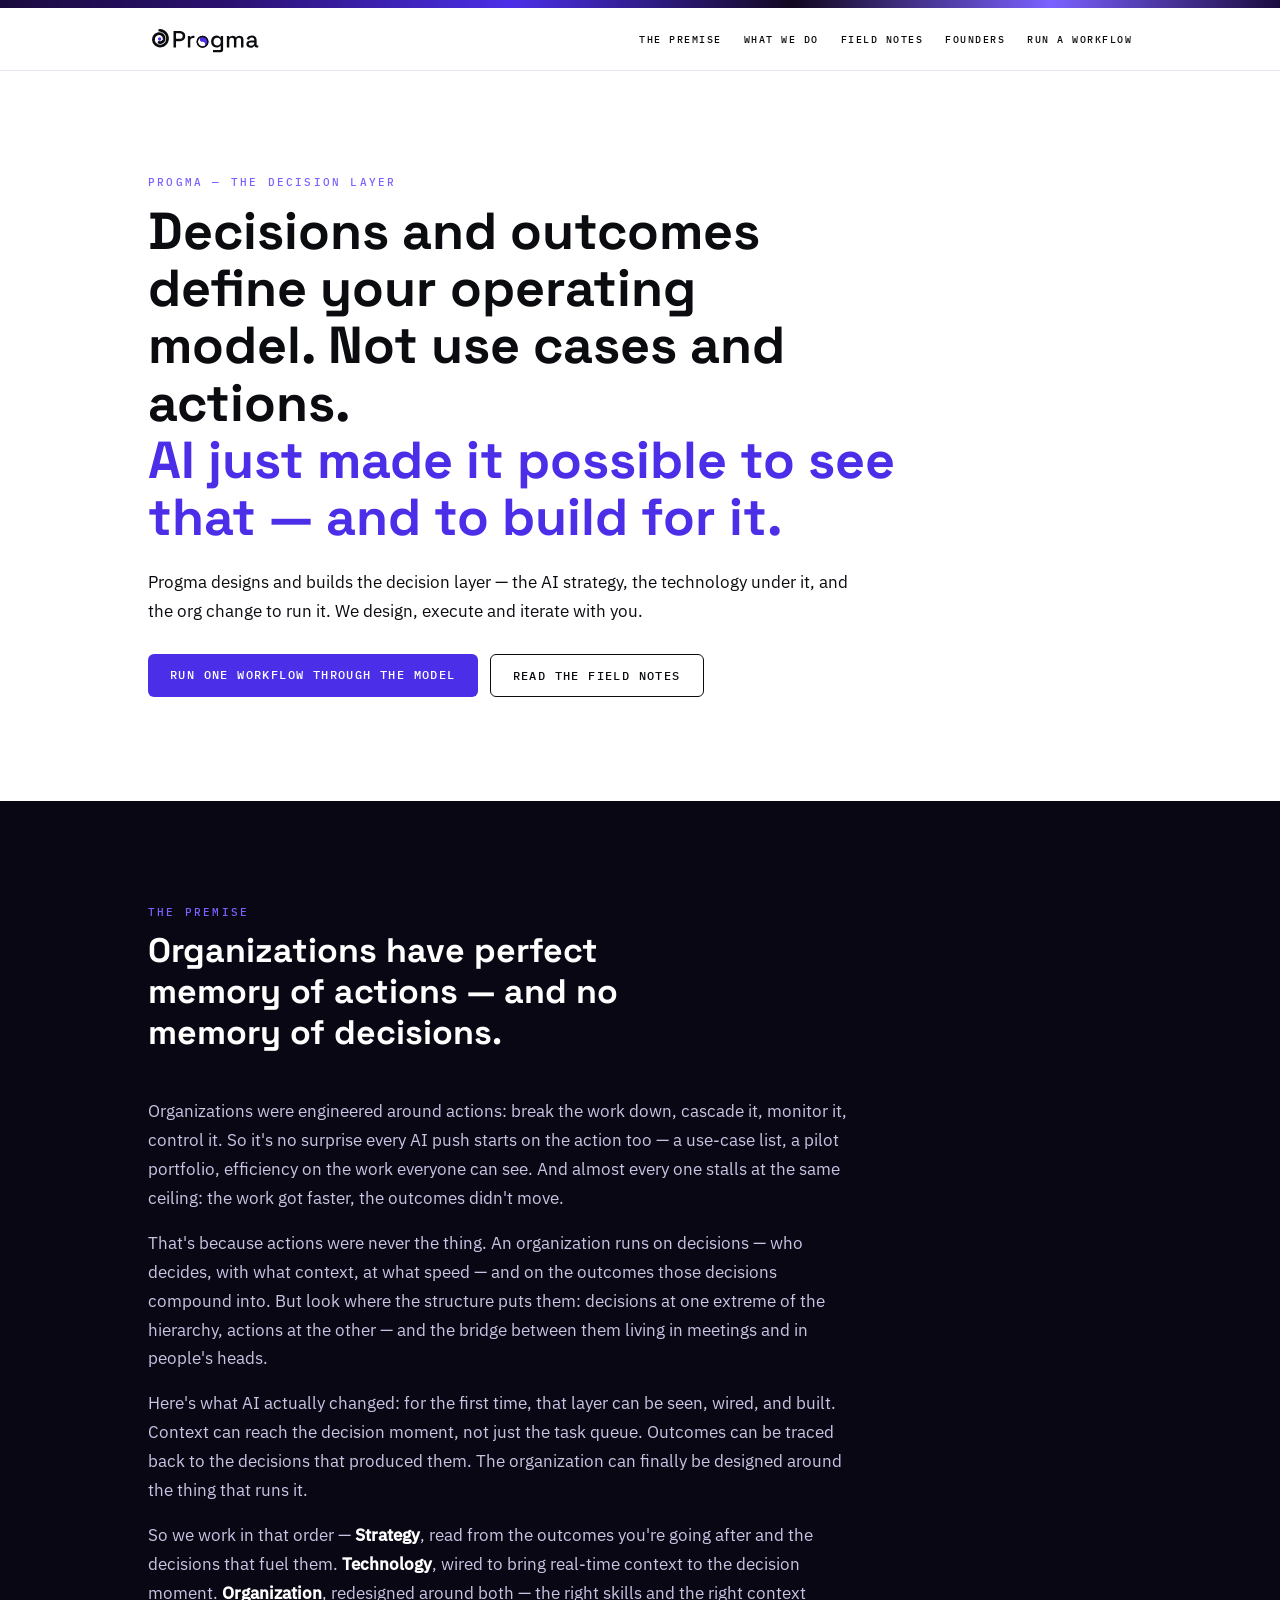
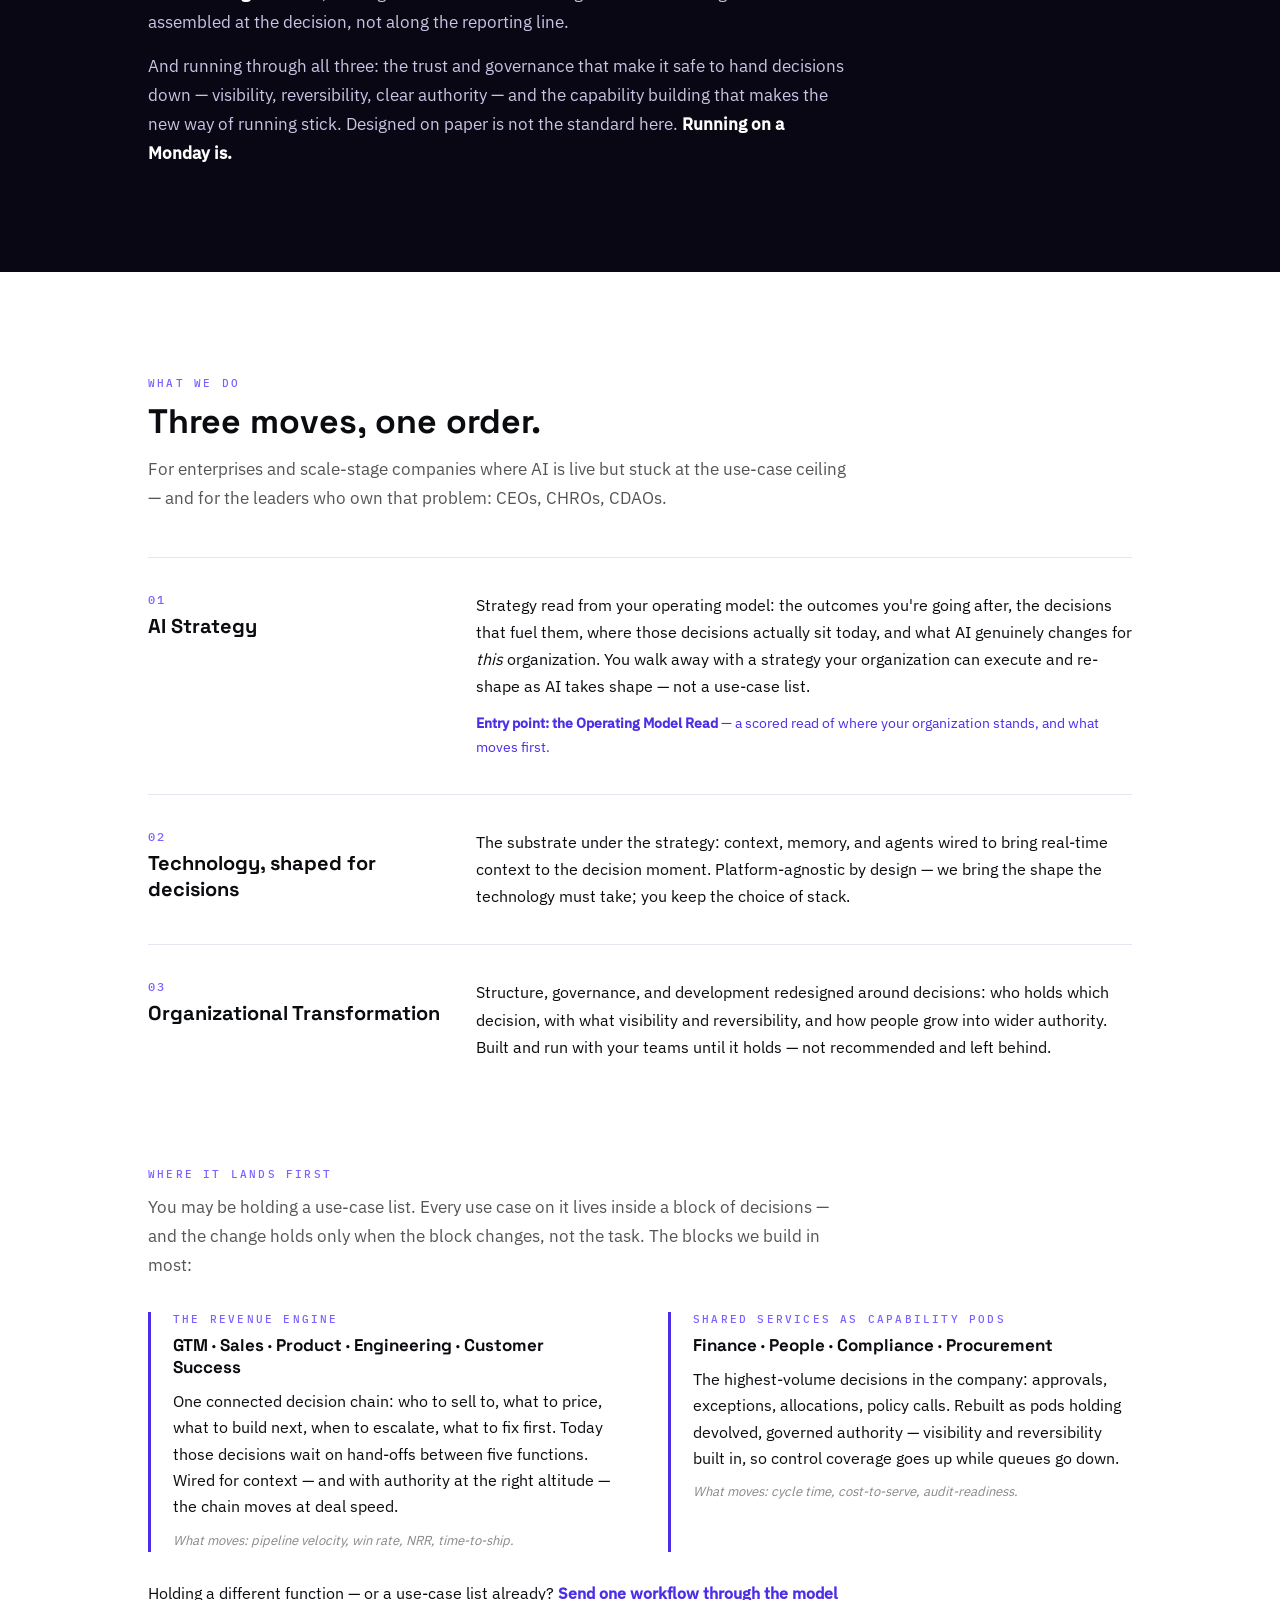
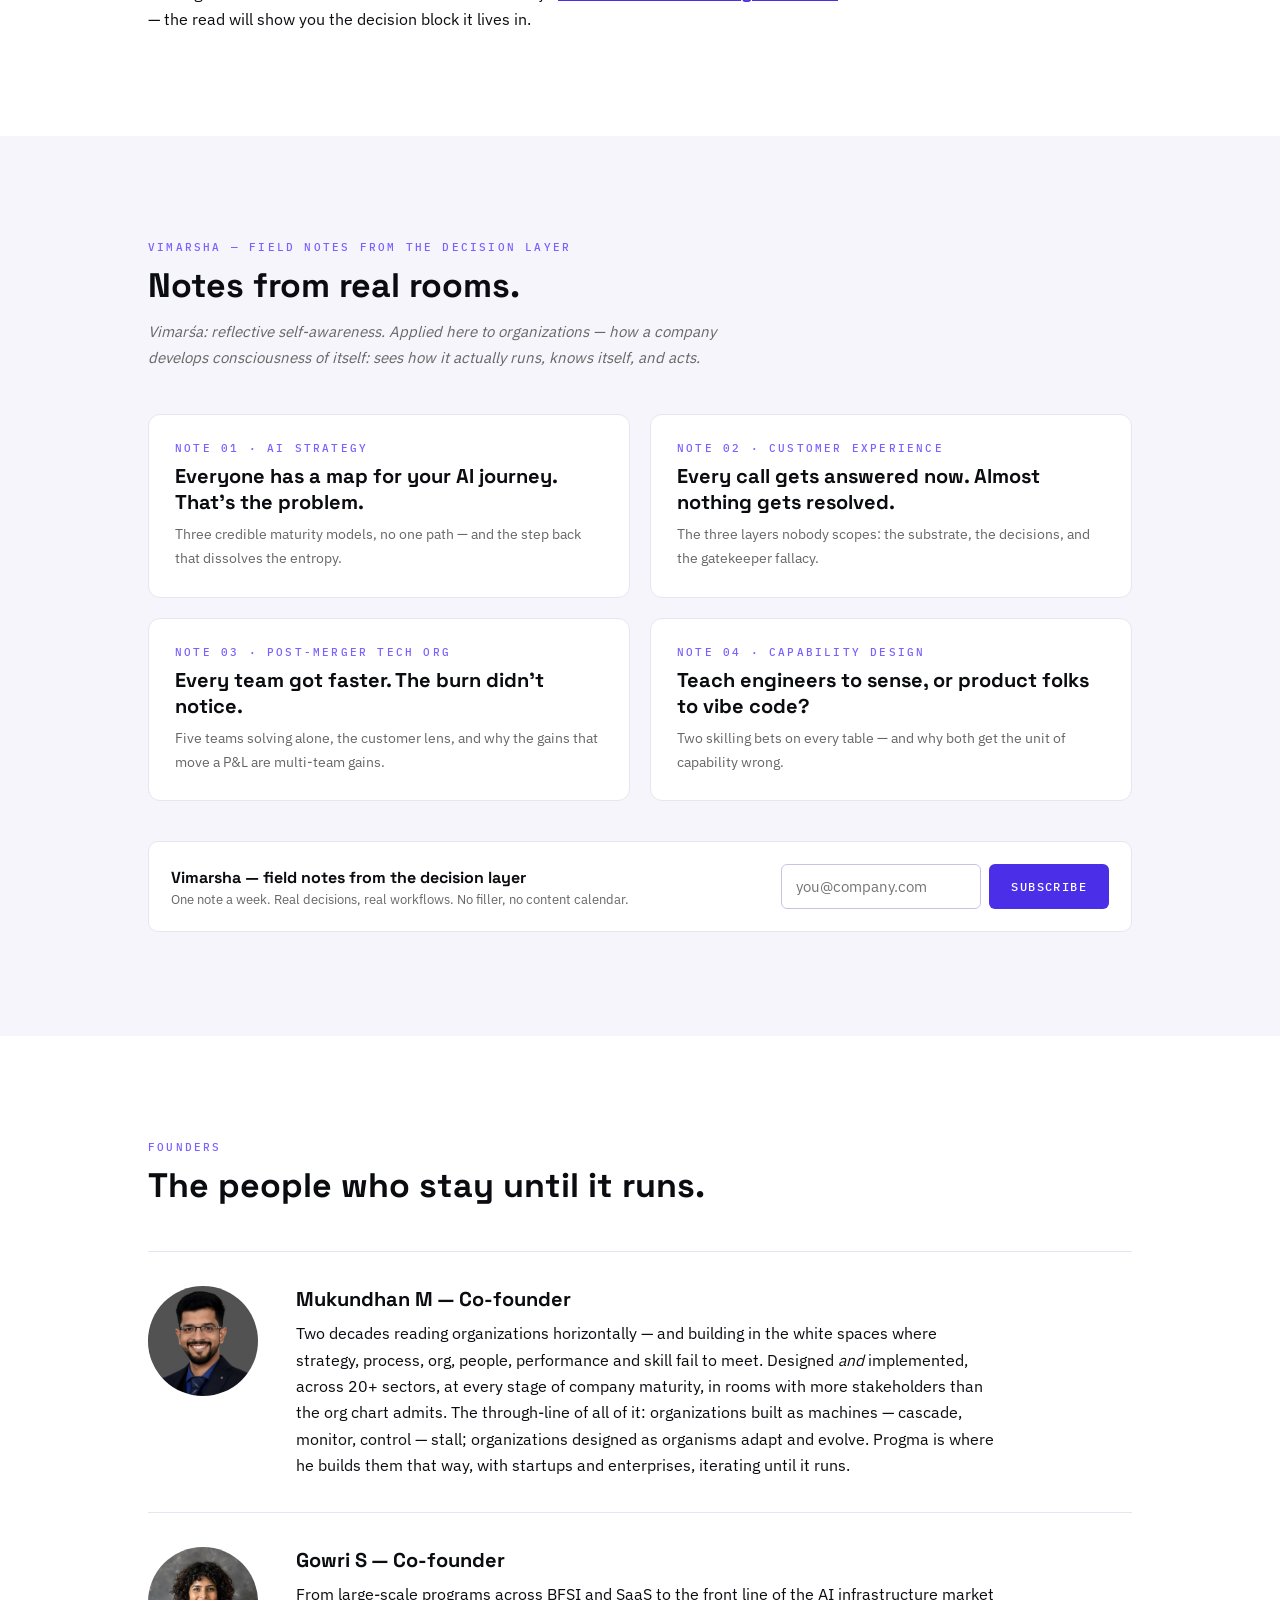
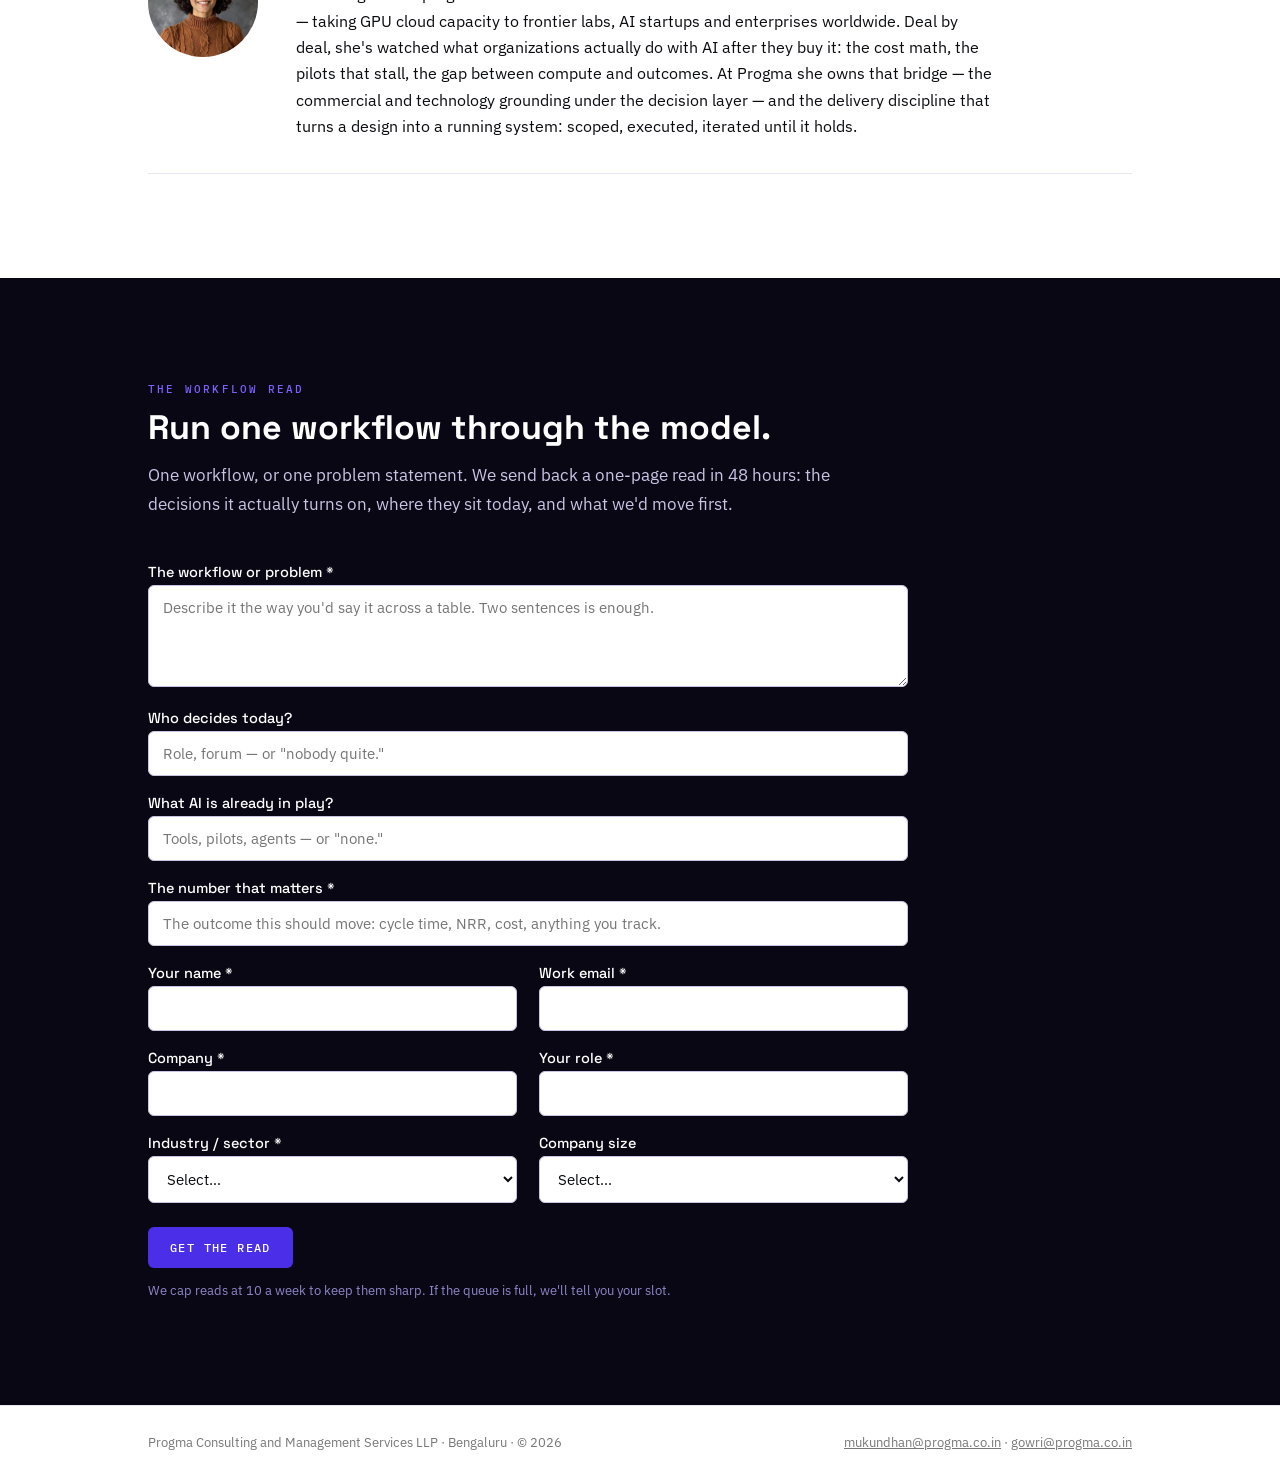
==== index.html @ 872e149e "Add files via upload" ====
<!DOCTYPE html><html lang="en"><head><meta charset="utf-8"><meta name="viewport" content="width=device-width,initial-scale=1">
<title>Progma — The Decision Layer: AI Strategy, Technology &amp; Org Transformation</title>
<meta name="description" content="Decisions and outcomes define your operating model — not use cases and actions. Progma designs and builds the decision layer. Bengaluru.">
<meta property="og:title" content="Progma — The Decision Layer"><meta property="og:description" content="Decisions and outcomes define your operating model — not use cases and actions.">
<meta property="og:image" content="https://www.progma.co.in/assets/og.png"><meta property="og:type" content="website">
<link rel="icon" href="/assets/favicon-48.png"><link rel="apple-touch-icon" href="/assets/favicon-192.png">
<link rel="stylesheet" href="/assets/style.css"></head><body>
<div class="strip"></div>
<header><div class="hwrap">
<a href="/"><img class="logo" src="/assets/lockup-light.svg" alt="Progma"></a>
<nav><a href="#premise">THE PREMISE</a><a href="#work">WHAT WE DO</a><a href="#notes">FIELD NOTES</a><a href="#founders">FOUNDERS</a><a href="#read">RUN A WORKFLOW</a></nav>
</div></header>

<section><div class="container">
<div class="mono-label">PROGMA — THE DECISION LAYER</div>
<h1 style="margin-top:14px;max-width:20ch">Decisions and outcomes define your operating model. Not use cases and actions.</h1>
<h1 class="vio" style="max-width:22ch">AI just made it possible to see that — and to build for it.</h1>
<p class="measure" style="margin-top:22px">Progma designs and builds the decision layer — the AI strategy, the technology under it, and the org change to run it. We design, execute and iterate with you.</p>
<div style="margin-top:28px;display:flex;gap:12px;flex-wrap:wrap"><a class="btn" href="#read">RUN ONE WORKFLOW THROUGH THE MODEL</a><a class="btn2" href="#notes">READ THE FIELD NOTES</a></div>
</div></section>

<section class="dark" id="premise"><div class="container">
<div class="sec-head"><div class="mono-label">THE PREMISE</div>
<h2 style="max-width:24ch">Organizations have perfect memory of actions — and no memory of decisions.</h2></div>
<div class="measure">
<p>Organizations were engineered around actions: break the work down, cascade it, monitor it, control it. So it's no surprise every AI push starts on the action too — a use-case list, a pilot portfolio, efficiency on the work everyone can see. And almost every one stalls at the same ceiling: the work got faster, the outcomes didn't move.</p>
<p style="margin-top:16px">That's because actions were never the thing. An organization runs on decisions — who decides, with what context, at what speed — and on the outcomes those decisions compound into. But look where the structure puts them: decisions at one extreme of the hierarchy, actions at the other — and the bridge between them living in meetings and in people's heads.</p>
<p style="margin-top:16px">Here's what AI actually changed: for the first time, that layer can be seen, wired, and built. Context can reach the decision moment, not just the task queue. Outcomes can be traced back to the decisions that produced them. The organization can finally be designed around the thing that runs it.</p>
<p style="margin-top:16px">So we work in that order — <b style="color:#fff">Strategy</b>, read from the outcomes you're going after and the decisions that fuel them. <b style="color:#fff">Technology</b>, wired to bring real-time context to the decision moment. <b style="color:#fff">Organization</b>, redesigned around both — the right skills and the right context assembled at the decision, not along the reporting line.</p>
<p style="margin-top:16px">And running through all three: the trust and governance that make it safe to hand decisions down — visibility, reversibility, clear authority — and the capability building that makes the new way of running stick. Designed on paper is not the standard here. <b style="color:#fff">Running on a Monday is.</b></p>
</div></div></section>

<section id="work"><div class="container">
<div class="sec-head"><div class="mono-label">WHAT WE DO</div>
<h2>Three moves, one order.</h2>
<p class="measure" style="margin-top:12px;color:#555">For enterprises and scale-stage companies where AI is live but stuck at the use-case ceiling — and for the leaders who own that problem: CEOs, CHROs, CDAOs.</p></div>

<div class="row"><div><div class="num">01</div><h3>AI Strategy</h3></div>
<div><p class="measure">Strategy read from your operating model: the outcomes you're going after, the decisions that fuel them, where those decisions actually sit today, and what AI genuinely changes for <i>this</i> organization. You walk away with a strategy your organization can execute and re-shape as AI takes shape — not a use-case list.</p>
<p style="font-size:14px;margin-top:12px;color:#4B2FE8"><b>Entry point: the Operating Model Read</b> — a scored read of where your organization stands, and what moves first.</p></div></div>

<div class="row"><div><div class="num">02</div><h3>Technology, shaped for decisions</h3></div>
<div><p class="measure">The substrate under the strategy: context, memory, and agents wired to bring real-time context to the decision moment. Platform-agnostic by design — we bring the shape the technology must take; you keep the choice of stack.</p></div></div>

<div class="row"><div><div class="num">03</div><h3>Organizational Transformation</h3></div>
<div><p class="measure">Structure, governance, and development redesigned around decisions: who holds which decision, with what visibility and reversibility, and how people grow into wider authority. Built and run with your teams until it holds — not recommended and left behind.</p></div></div>

<div style="margin-top:72px">
<div class="mono-label">WHERE IT LANDS FIRST</div>
<p class="measure" style="margin-top:12px;color:#555">You may be holding a use-case list. Every use case on it lives inside a block of decisions — and the change holds only when the block changes, not the task. The blocks we build in most:</p>
<div class="land" style="margin-top:32px">
<div class="blk"><div class="mono-label">THE REVENUE ENGINE</div>
<h3 style="margin-top:8px;font-size:17px">GTM · Sales · Product · Engineering · Customer Success</h3>
<p style="margin-top:10px">One connected decision chain: who to sell to, what to price, what to build next, when to escalate, what to fix first. Today those decisions wait on hand-offs between five functions. Wired for context — and with authority at the right altitude — the chain moves at deal speed.</p>
<p style="font-size:13px;color:#888;margin-top:10px"><i>What moves: pipeline velocity, win rate, NRR, time-to-ship.</i></p></div>
<div class="blk"><div class="mono-label">SHARED SERVICES AS CAPABILITY PODS</div>
<h3 style="margin-top:8px;font-size:17px">Finance · People · Compliance · Procurement</h3>
<p style="margin-top:10px">The highest-volume decisions in the company: approvals, exceptions, allocations, policy calls. Rebuilt as pods holding devolved, governed authority — visibility and reversibility built in, so control coverage goes up while queues go down.</p>
<p style="font-size:13px;color:#888;margin-top:10px"><i>What moves: cycle time, cost-to-serve, audit-readiness.</i></p></div>
</div>
<p class="measure" style="font-size:15.5px;margin-top:28px">Holding a different function — or a use-case list already? <a href="#read"><b>Send one workflow through the model</b></a> — the read will show you the decision block it lives in.</p>
</div>
</div></section>

<section class="tint" id="notes"><div class="container">
<div class="sec-head"><div class="mono-label">VIMARSHA — FIELD NOTES FROM THE DECISION LAYER</div>
<h2>Notes from real rooms.</h2>
<p class="measure" style="margin-top:12px;color:#666;font-size:15px"><i>Vimarśa: reflective self-awareness. Applied here to organizations — how a company develops consciousness of itself: sees how it actually runs, knows itself, and acts.</i></p></div>
<div class="grid2">
<a class="notecard" href="/notes/three-maps.html"><div class="mono-label">NOTE 01 · AI STRATEGY</div><h3 style="margin-top:8px">Everyone has a map for your AI journey. That's the problem.</h3><p style="font-size:14px;color:#666;margin-top:8px">Three credible maturity models, no one path — and the step back that dissolves the entropy.</p></a>
<a class="notecard" href="/notes/every-call-answered.html"><div class="mono-label">NOTE 02 · CUSTOMER EXPERIENCE</div><h3 style="margin-top:8px">Every call gets answered now. Almost nothing gets resolved.</h3><p style="font-size:14px;color:#666;margin-top:8px">The three layers nobody scopes: the substrate, the decisions, and the gatekeeper fallacy.</p></a>
<a class="notecard" href="/notes/every-team-faster.html"><div class="mono-label">NOTE 03 · POST-MERGER TECH ORG</div><h3 style="margin-top:8px">Every team got faster. The burn didn't notice.</h3><p style="font-size:14px;color:#666;margin-top:8px">Five teams solving alone, the customer lens, and why the gains that move a P&amp;L are multi-team gains.</p></a>
<a class="notecard" href="/notes/skilling-bets.html"><div class="mono-label">NOTE 04 · CAPABILITY DESIGN</div><h3 style="margin-top:8px">Teach engineers to sense, or product folks to vibe code?</h3><p style="font-size:14px;color:#666;margin-top:8px">Two skilling bets on every table — and why both get the unit of capability wrong.</p></a>
</div>
<div class="subband">
<div><div style="font-family:SG;font-weight:700;font-size:16px">Vimarsha — field notes from the decision layer</div>
<div style="font-size:12.5px;color:#666;margin-top:3px">One note a week. Real decisions, real workflows. No filler, no content calendar.</div></div>
<form action="https://formspree.io/f/mrenplyg" method="POST" style="display:flex;gap:8px;flex-wrap:wrap">
<input type="email" name="email" required placeholder="you@company.com" style="min-width:200px;width:auto">
<button class="btn" type="submit">SUBSCRIBE</button></form></div>
</div></section>

<section id="founders"><div class="container">
<div class="sec-head"><div class="mono-label">FOUNDERS</div>
<h2>The people who stay until it runs.</h2></div>
<div class="founder">
<img src="/assets/mukundhan.jpg" alt="Mukundhan M">
<div><h3>Mukundhan M — Co-founder</h3>
<p class="measure">Two decades reading organizations horizontally — and building in the white spaces where strategy, process, org, people, performance and skill fail to meet. Designed <i>and</i> implemented, across 20+ sectors, at every stage of company maturity, in rooms with more stakeholders than the org chart admits. The through-line of all of it: organizations built as machines — cascade, monitor, control — stall; organizations designed as organisms adapt and evolve. Progma is where he builds them that way, with startups and enterprises, iterating until it runs.</p></div></div>
<div class="founder">
<img src="/assets/gowri.jpg" alt="Gowri S">
<div><h3>Gowri S — Co-founder</h3>
<p class="measure">From large-scale programs across BFSI and SaaS to the front line of the AI infrastructure market — taking GPU cloud capacity to frontier labs, AI startups and enterprises worldwide. Deal by deal, she's watched what organizations actually do with AI after they buy it: the cost math, the pilots that stall, the gap between compute and outcomes. At Progma she owns that bridge — the commercial and technology grounding under the decision layer — and the delivery discipline that turns a design into a running system: scoped, executed, iterated until it holds.</p></div></div>
</div></section>

<section class="dark" id="read"><div class="container">
<div class="sec-head"><div class="mono-label">THE WORKFLOW READ</div>
<h2>Run one workflow through the model.</h2>
<p class="measure" style="margin-top:12px">One workflow, or one problem statement. We send back a one-page read in 48 hours: the decisions it actually turns on, where they sit today, and what we'd move first.</p></div>
<form action="https://formspree.io/f/mkodjzvl" method="POST" style="max-width:760px">
<label style="color:#fff">The workflow or problem *</label>
<textarea name="workflow" rows="4" required placeholder="Describe it the way you'd say it across a table. Two sentences is enough."></textarea>
<label style="color:#fff">Who decides today?</label>
<input name="who_decides" placeholder="Role, forum — or &quot;nobody quite.&quot;">
<label style="color:#fff">What AI is already in play?</label>
<input name="ai_in_play" placeholder="Tools, pilots, agents — or &quot;none.&quot;">
<label style="color:#fff">The number that matters *</label>
<input name="number" required placeholder="The outcome this should move: cycle time, NRR, cost, anything you track.">
<div class="fgrid">
<div><label style="color:#fff">Your name *</label><input name="name" required></div>
<div><label style="color:#fff">Work email *</label><input type="email" name="email" required></div>
<div><label style="color:#fff">Company *</label><input name="company" required></div>
<div><label style="color:#fff">Your role *</label><input name="role" required></div>
<div><label style="color:#fff">Industry / sector *</label><select name="sector" required><option value="">Select…</option><option>BFSI</option><option>Retail &amp; Consumer</option><option>Healthcare &amp; Pharma</option><option>Manufacturing</option><option>SaaS &amp; Product</option><option>IT Services &amp; GCC</option><option>EdTech</option><option>Public Sector</option><option>Other</option></select></div>
<div><label style="color:#fff">Company size</label><select name="size"><option value="">Select…</option><option>&lt;200</option><option>200–1,000</option><option>1,000–10,000</option><option>10,000+</option></select></div>
</div>
<button class="btn" type="submit" style="margin-top:24px">GET THE READ</button>
<p style="font-size:12.5px;color:#8F87C9;margin-top:12px">We cap reads at 10 a week to keep them sharp. If the queue is full, we'll tell you your slot.</p>
</form>
</div></section>

<footer><div class="fwrap"><div>Progma Consulting and Management Services LLP · Bengaluru · © 2026</div>
<div><a href="mailto:mukundhan@progma.co.in" style="color:#777">mukundhan@progma.co.in</a> · <a href="mailto:gowri@progma.co.in" style="color:#777">gowri@progma.co.in</a></div></div></footer>
</body></html>
---- assets/style.css ----
@font-face{font-family:SG;src:url(/assets/sg-500.woff2) format('woff2');font-weight:500;font-display:swap}
@font-face{font-family:SG;src:url(/assets/sg-700.woff2) format('woff2');font-weight:700;font-display:swap}
@font-face{font-family:Plex;src:url(/assets/plex-400.woff2) format('woff2');font-weight:400;font-display:swap}
@font-face{font-family:Plex;src:url(/assets/plex-500.woff2) format('woff2');font-weight:500;font-display:swap}
@font-face{font-family:Mono;src:url(/assets/mono-500.woff2) format('woff2');font-weight:500;font-display:swap}
*{margin:0;padding:0;box-sizing:border-box}
html{scroll-behavior:smooth}
body{background:#FFFFFF;color:#0B0C10;font-family:Plex,system-ui,sans-serif}
a{color:#4B2FE8}
.strip{height:8px;background:linear-gradient(90deg,#1A0B3E 0%,#2A1170 18%,#4B2FE8 40%,#12081F 62%,#7B61FF 82%,#1A0B3E 100%)}
header{position:sticky;top:0;background:#FFFFFF;z-index:50;border-bottom:1px solid #E7E5F2}
.hwrap{max-width:1080px;margin:0 auto;padding:16px clamp(22px,5vw,48px);display:flex;justify-content:space-between;align-items:center}
.logo{height:30px;display:block}
nav{font-family:Mono;font-size:10px;letter-spacing:1.5px}
nav a{color:#0B0C10;text-decoration:none;margin-left:22px}
nav a:hover{color:#4B2FE8}
/* ONE GRID: every section uses .container; every text block hangs off the same left edge */
.container{max-width:1080px;margin:0 auto;padding:0 clamp(22px,5vw,48px)}
section{padding:104px 0}
.sec-head{margin-bottom:44px}
.mono-label{font-family:Mono;font-size:11px;letter-spacing:2.2px;color:#7B61FF}
.sec-head h2{margin-top:12px}
h1{font-family:SG;font-weight:700;font-size:clamp(32px,4.6vw,52px);line-height:1.1}
h2{font-family:SG;font-weight:700;font-size:clamp(26px,3.2vw,34px);line-height:1.2}
h3{font-family:SG;font-weight:700;font-size:20px;line-height:1.3}
p{font-size:17px;line-height:1.7}
.measure{max-width:70ch}
.vio{color:#4B2FE8}
.btn{display:inline-block;background:#4B2FE8;color:#fff;font-family:Mono;font-size:11.5px;letter-spacing:1.4px;padding:13px 22px;border-radius:6px;text-decoration:none;border:none;cursor:pointer}
.btn2{display:inline-block;border:1.5px solid #0B0C10;color:#0B0C10;font-family:Mono;font-size:11.5px;letter-spacing:1.4px;padding:13px 22px;border-radius:6px;text-decoration:none}
.dark{background:#0A0714;color:#fff}
.dark p{color:#C9C4E4}
.dark h2,.dark h3{color:#fff}
.tint{background:#F6F5FB}
/* editorial rows for What we do */
.row{display:grid;grid-template-columns:minmax(200px,300px) 1fr;gap:28px;padding:34px 0;border-top:1px solid #E7E5F2}
.row:last-of-type{border-bottom:1px solid #E7E5F2}
.row .num{font-family:Mono;font-size:12px;letter-spacing:2px;color:#7B61FF}
.row h3{margin-top:6px}
.row p{font-size:16px}
/* land blocks */
.land{display:grid;grid-template-columns:1fr 1fr;gap:56px;margin-top:8px}
.land .blk{border-left:3px solid #4B2FE8;padding-left:22px}
.land p{font-size:15.5px}
/* note cards */
.grid2{display:grid;grid-template-columns:repeat(auto-fit,minmax(320px,1fr));gap:20px}
.notecard{background:#FFFFFF;border:1px solid #E7E5F2;border-radius:12px;padding:26px;text-decoration:none;color:#0B0C10;display:block;transition:border-color .15s}
.notecard:hover{border-color:#4B2FE8}
/* founders */
.founder{display:grid;grid-template-columns:120px 1fr;gap:28px;align-items:start;padding:34px 0;border-top:1px solid #E7E5F2}
.founder:last-of-type{border-bottom:1px solid #E7E5F2}
.founder img{width:110px;height:110px;border-radius:50%;object-fit:cover}
.founder p{font-size:15.5px;margin-top:8px}
/* form */
input,textarea,select{width:100%;border:1px solid #C9C4E4;border-radius:6px;padding:12px 14px;font-family:Plex;font-size:15px;background:#fff;color:#0B0C10}
label{font-family:SG;font-weight:500;font-size:14.5px;display:block;margin:18px 0 4px 0}
.fgrid{display:grid;grid-template-columns:1fr 1fr;gap:0 22px}
.subband{background:#FFFFFF;border:1px solid #E7E5F2;border-radius:10px;padding:22px;display:flex;justify-content:space-between;align-items:center;flex-wrap:wrap;gap:12px;margin-top:40px}
footer{border-top:1px solid #E7E5F2;padding:28px 0;font-size:13px;color:#777}
.fwrap{max-width:1080px;margin:0 auto;padding:0 clamp(22px,5vw,48px);display:flex;justify-content:space-between;flex-wrap:wrap;gap:10px}
@media(max-width:760px){nav{display:none}section{padding:64px 0}.row{grid-template-columns:1fr;gap:8px}.land{grid-template-columns:1fr;gap:28px}.founder{grid-template-columns:1fr}.fgrid{grid-template-columns:1fr}}
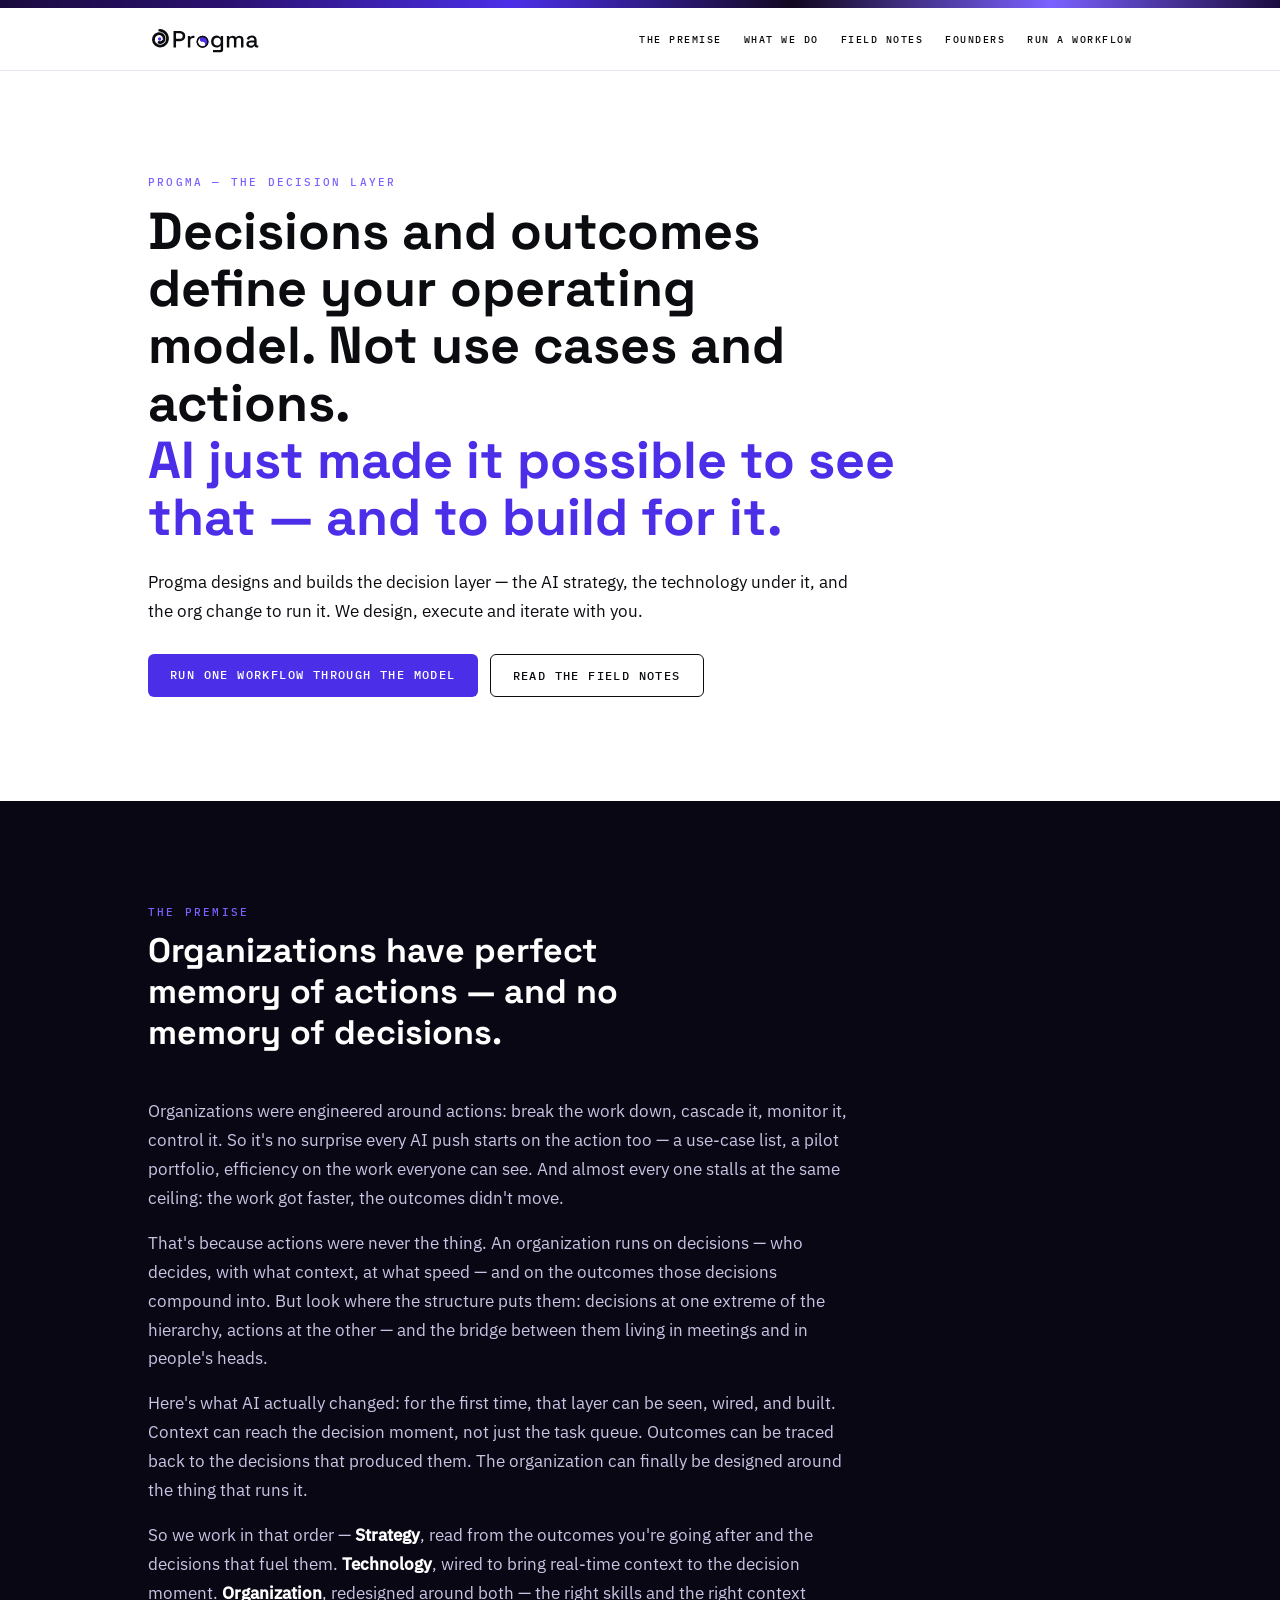
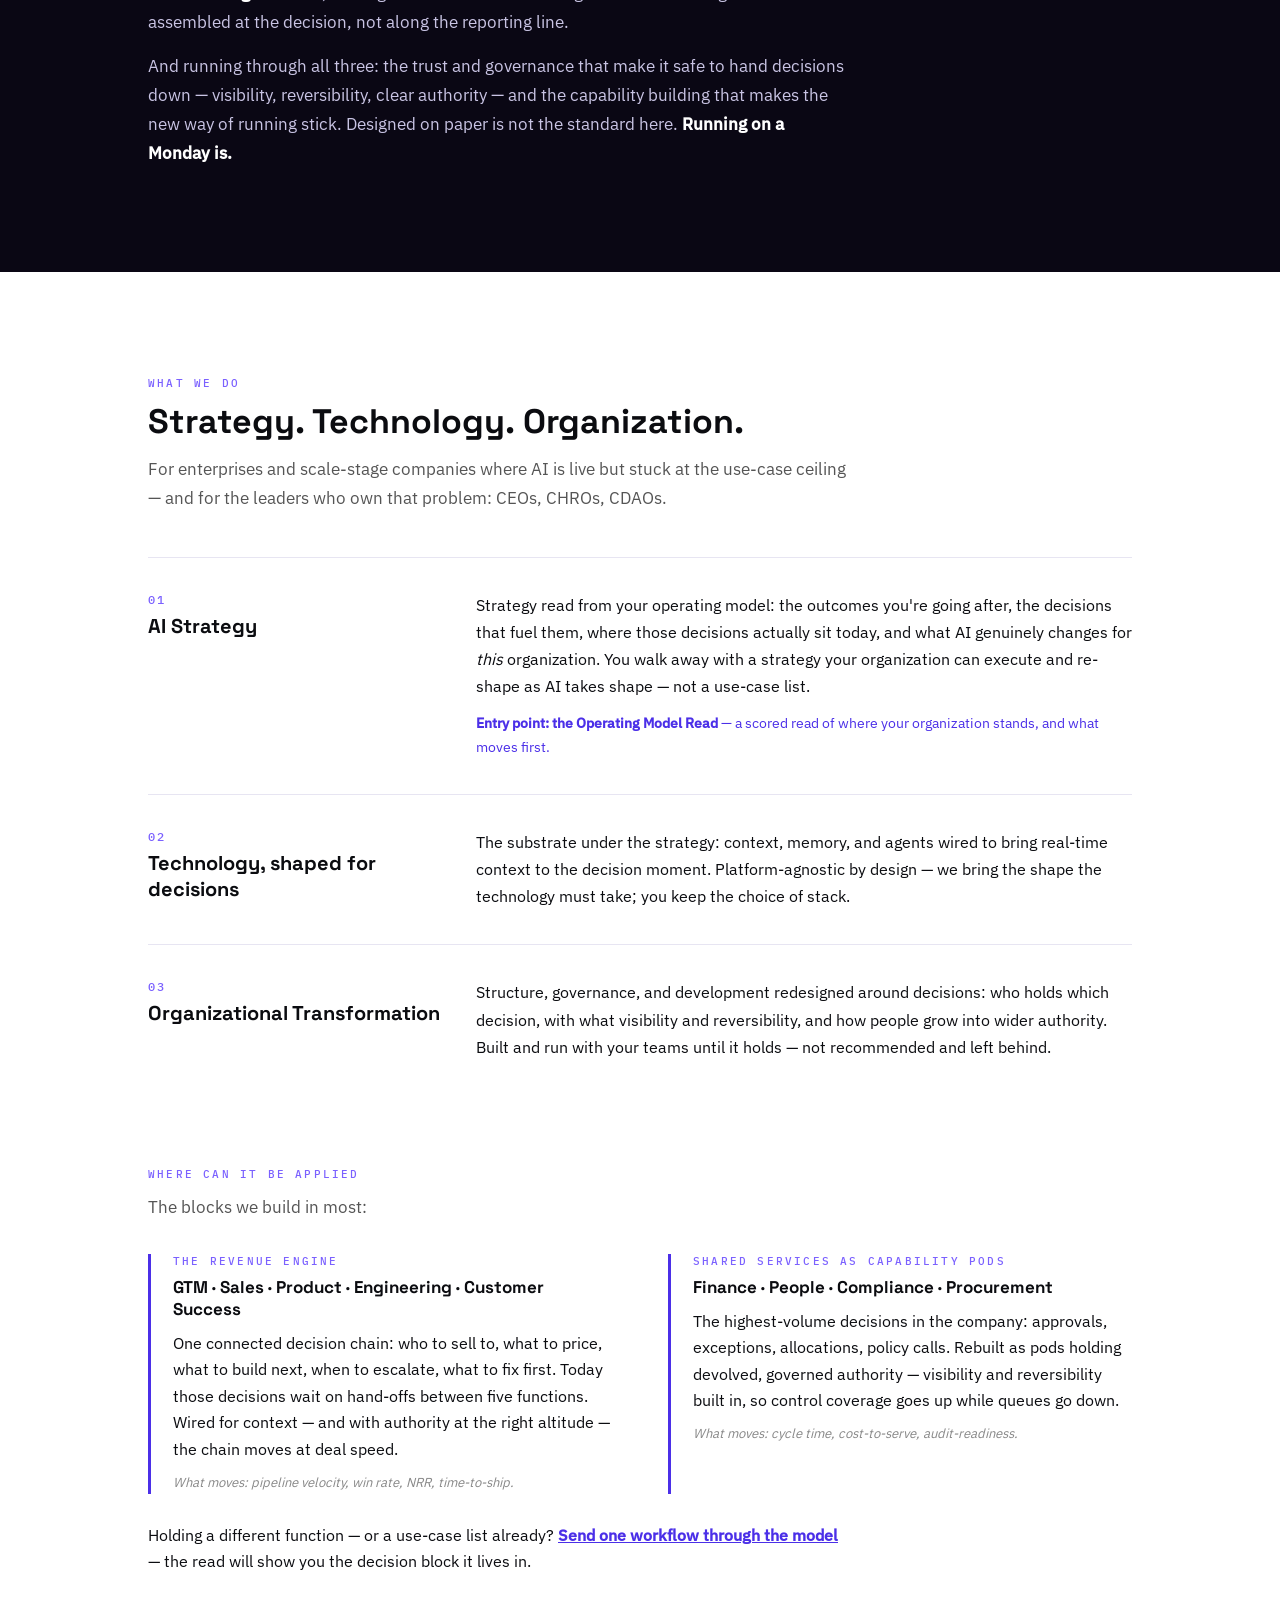
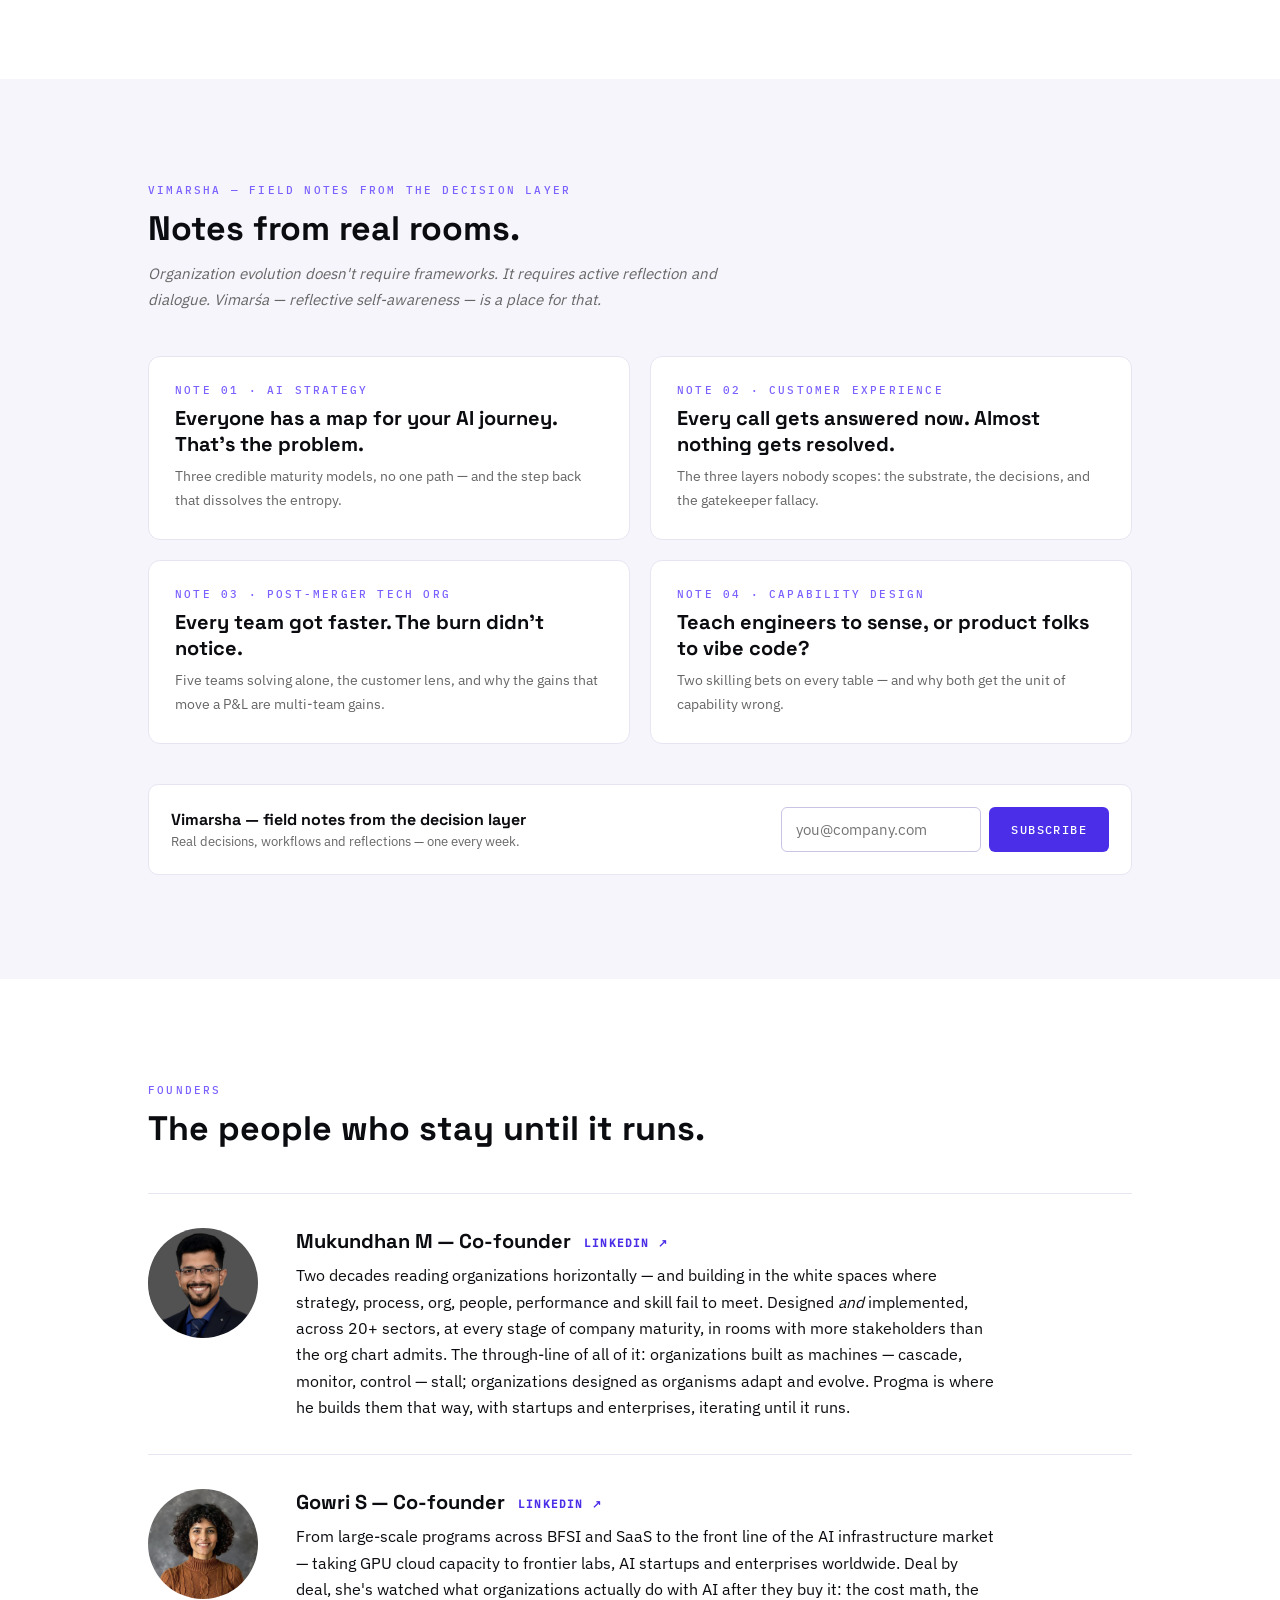
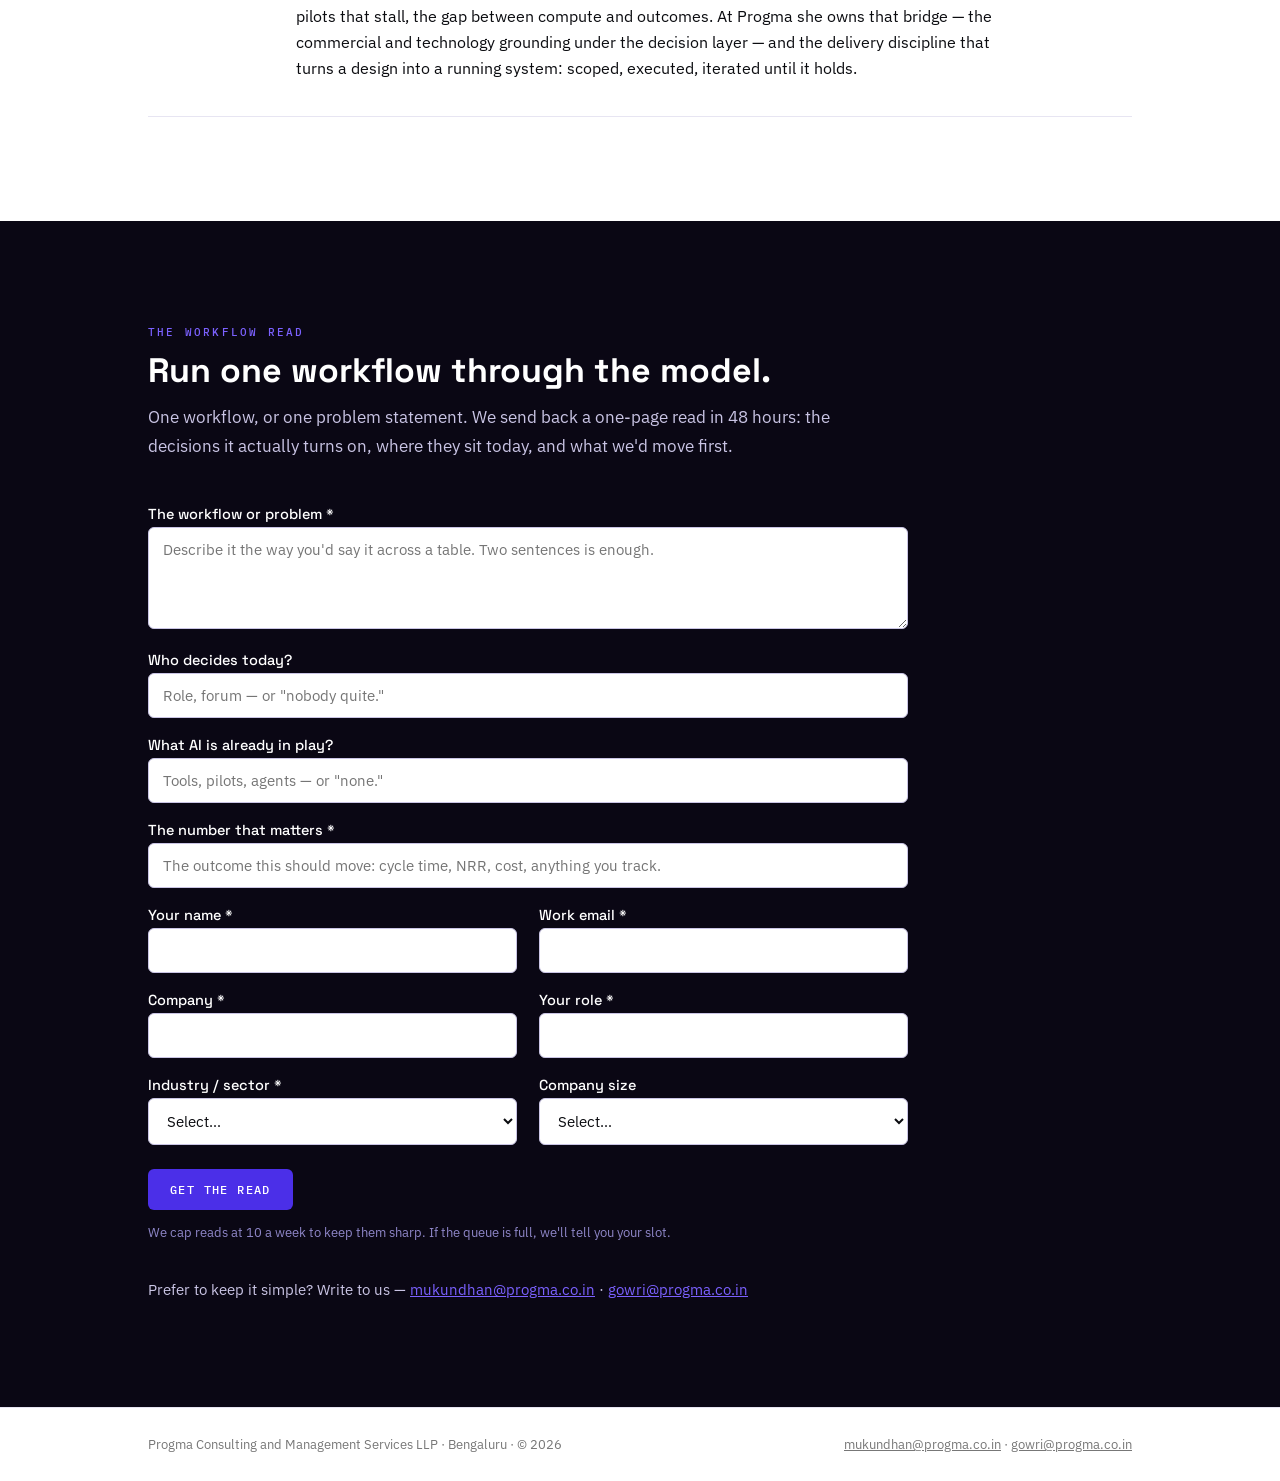
==== commit 824bbee6: "Add files via upload" ====
--- a/index.html
+++ b/index.html
@@ -32,7 +32,7 @@
 
 <section id="work"><div class="container">
 <div class="sec-head"><div class="mono-label">WHAT WE DO</div>
-<h2>Three moves, one order.</h2>
+<h2>Strategy. Technology. Organization.</h2>
 <p class="measure" style="margin-top:12px;color:#555">For enterprises and scale-stage companies where AI is live but stuck at the use-case ceiling — and for the leaders who own that problem: CEOs, CHROs, CDAOs.</p></div>
 
 <div class="row"><div><div class="num">01</div><h3>AI Strategy</h3></div>
@@ -46,8 +46,8 @@
 <div><p class="measure">Structure, governance, and development redesigned around decisions: who holds which decision, with what visibility and reversibility, and how people grow into wider authority. Built and run with your teams until it holds — not recommended and left behind.</p></div></div>
 
 <div style="margin-top:72px">
-<div class="mono-label">WHERE IT LANDS FIRST</div>
-<p class="measure" style="margin-top:12px;color:#555">You may be holding a use-case list. Every use case on it lives inside a block of decisions — and the change holds only when the block changes, not the task. The blocks we build in most:</p>
+<div class="mono-label">WHERE CAN IT BE APPLIED</div>
+<p class="measure" style="margin-top:12px;color:#555">The blocks we build in most:</p>
 <div class="land" style="margin-top:32px">
 <div class="blk"><div class="mono-label">THE REVENUE ENGINE</div>
 <h3 style="margin-top:8px;font-size:17px">GTM · Sales · Product · Engineering · Customer Success</h3>
@@ -65,7 +65,7 @@
 <section class="tint" id="notes"><div class="container">
 <div class="sec-head"><div class="mono-label">VIMARSHA — FIELD NOTES FROM THE DECISION LAYER</div>
 <h2>Notes from real rooms.</h2>
-<p class="measure" style="margin-top:12px;color:#666;font-size:15px"><i>Vimarśa: reflective self-awareness. Applied here to organizations — how a company develops consciousness of itself: sees how it actually runs, knows itself, and acts.</i></p></div>
+<p class="measure" style="margin-top:12px;color:#666;font-size:15px"><i>Organization evolution doesn't require frameworks. It requires active reflection and dialogue. Vimarśa — reflective self-awareness — is a place for that.</i></p></div>
 <div class="grid2">
 <a class="notecard" href="/notes/three-maps.html"><div class="mono-label">NOTE 01 · AI STRATEGY</div><h3 style="margin-top:8px">Everyone has a map for your AI journey. That's the problem.</h3><p style="font-size:14px;color:#666;margin-top:8px">Three credible maturity models, no one path — and the step back that dissolves the entropy.</p></a>
 <a class="notecard" href="/notes/every-call-answered.html"><div class="mono-label">NOTE 02 · CUSTOMER EXPERIENCE</div><h3 style="margin-top:8px">Every call gets answered now. Almost nothing gets resolved.</h3><p style="font-size:14px;color:#666;margin-top:8px">The three layers nobody scopes: the substrate, the decisions, and the gatekeeper fallacy.</p></a>
@@ -74,7 +74,7 @@
 </div>
 <div class="subband">
 <div><div style="font-family:SG;font-weight:700;font-size:16px">Vimarsha — field notes from the decision layer</div>
-<div style="font-size:12.5px;color:#666;margin-top:3px">One note a week. Real decisions, real workflows. No filler, no content calendar.</div></div>
+<div style="font-size:12.5px;color:#666;margin-top:3px">Real decisions, workflows and reflections — one every week.</div></div>
 <form action="https://formspree.io/f/mrenplyg" method="POST" style="display:flex;gap:8px;flex-wrap:wrap">
 <input type="email" name="email" required placeholder="you@company.com" style="min-width:200px;width:auto">
 <button class="btn" type="submit">SUBSCRIBE</button></form></div>
@@ -85,11 +85,11 @@
 <h2>The people who stay until it runs.</h2></div>
 <div class="founder">
 <img src="/assets/mukundhan.jpg" alt="Mukundhan M">
-<div><h3>Mukundhan M — Co-founder</h3>
+<div><h3>Mukundhan M — Co-founder <a href="https://www.linkedin.com/in/mukundhan-m-6b95ab28/" target="_blank" rel="noopener" style="font-family:Mono;font-size:10.5px;letter-spacing:1.2px;text-decoration:none;vertical-align:middle;margin-left:8px">LINKEDIN ↗</a></h3>
 <p class="measure">Two decades reading organizations horizontally — and building in the white spaces where strategy, process, org, people, performance and skill fail to meet. Designed <i>and</i> implemented, across 20+ sectors, at every stage of company maturity, in rooms with more stakeholders than the org chart admits. The through-line of all of it: organizations built as machines — cascade, monitor, control — stall; organizations designed as organisms adapt and evolve. Progma is where he builds them that way, with startups and enterprises, iterating until it runs.</p></div></div>
 <div class="founder">
 <img src="/assets/gowri.jpg" alt="Gowri S">
-<div><h3>Gowri S — Co-founder</h3>
+<div><h3>Gowri S — Co-founder <a href="https://www.linkedin.com/in/gowrisethu/" target="_blank" rel="noopener" style="font-family:Mono;font-size:10.5px;letter-spacing:1.2px;text-decoration:none;vertical-align:middle;margin-left:8px">LINKEDIN ↗</a></h3>
 <p class="measure">From large-scale programs across BFSI and SaaS to the front line of the AI infrastructure market — taking GPU cloud capacity to frontier labs, AI startups and enterprises worldwide. Deal by deal, she's watched what organizations actually do with AI after they buy it: the cost math, the pilots that stall, the gap between compute and outcomes. At Progma she owns that bridge — the commercial and technology grounding under the decision layer — and the delivery discipline that turns a design into a running system: scoped, executed, iterated until it holds.</p></div></div>
 </div></section>
 
@@ -117,6 +117,7 @@
 <button class="btn" type="submit" style="margin-top:24px">GET THE READ</button>
 <p style="font-size:12.5px;color:#8F87C9;margin-top:12px">We cap reads at 10 a week to keep them sharp. If the queue is full, we'll tell you your slot.</p>
 </form>
+<p style="font-size:15px;margin-top:34px;color:#C9C4E4">Prefer to keep it simple? Write to us — <a href="mailto:mukundhan@progma.co.in" style="color:#7B61FF">mukundhan@progma.co.in</a> · <a href="mailto:gowri@progma.co.in" style="color:#7B61FF">gowri@progma.co.in</a></p>
 </div></section>
 
 <footer><div class="fwrap"><div>Progma Consulting and Management Services LLP · Bengaluru · © 2026</div>
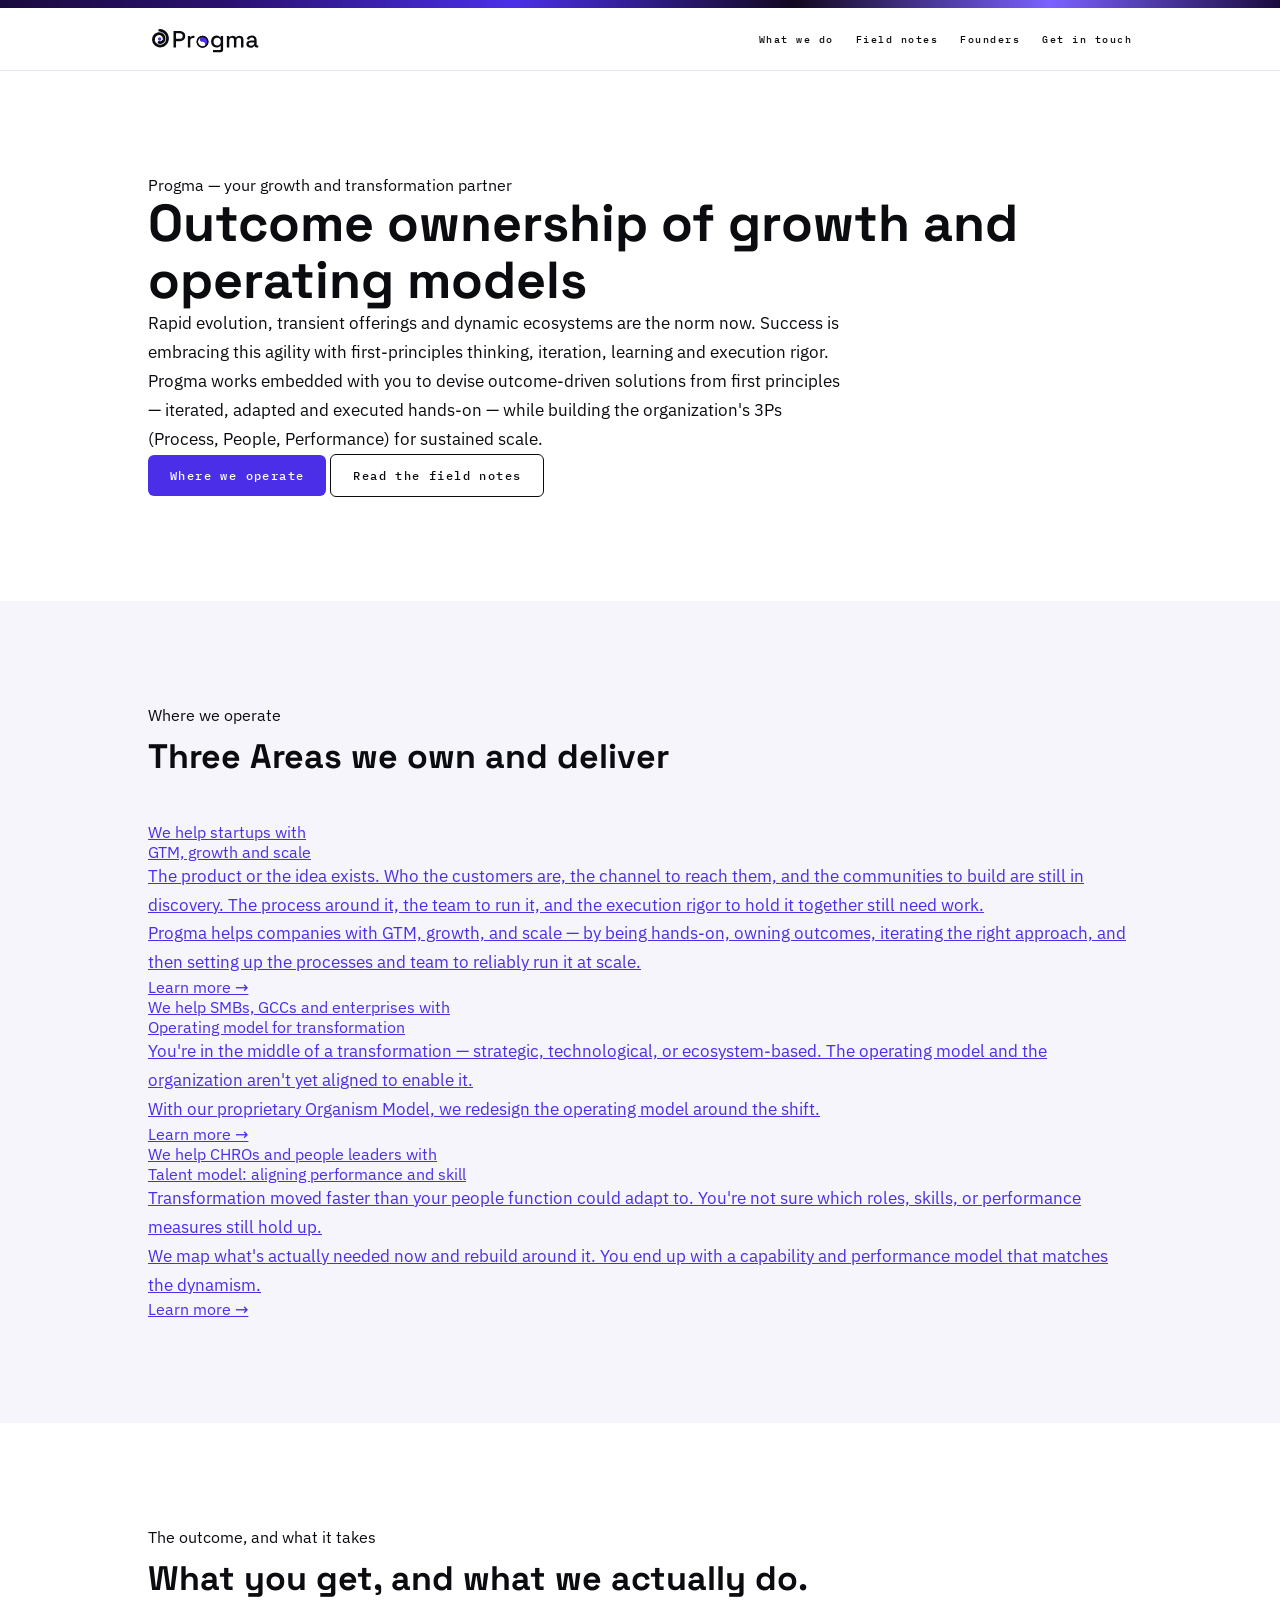
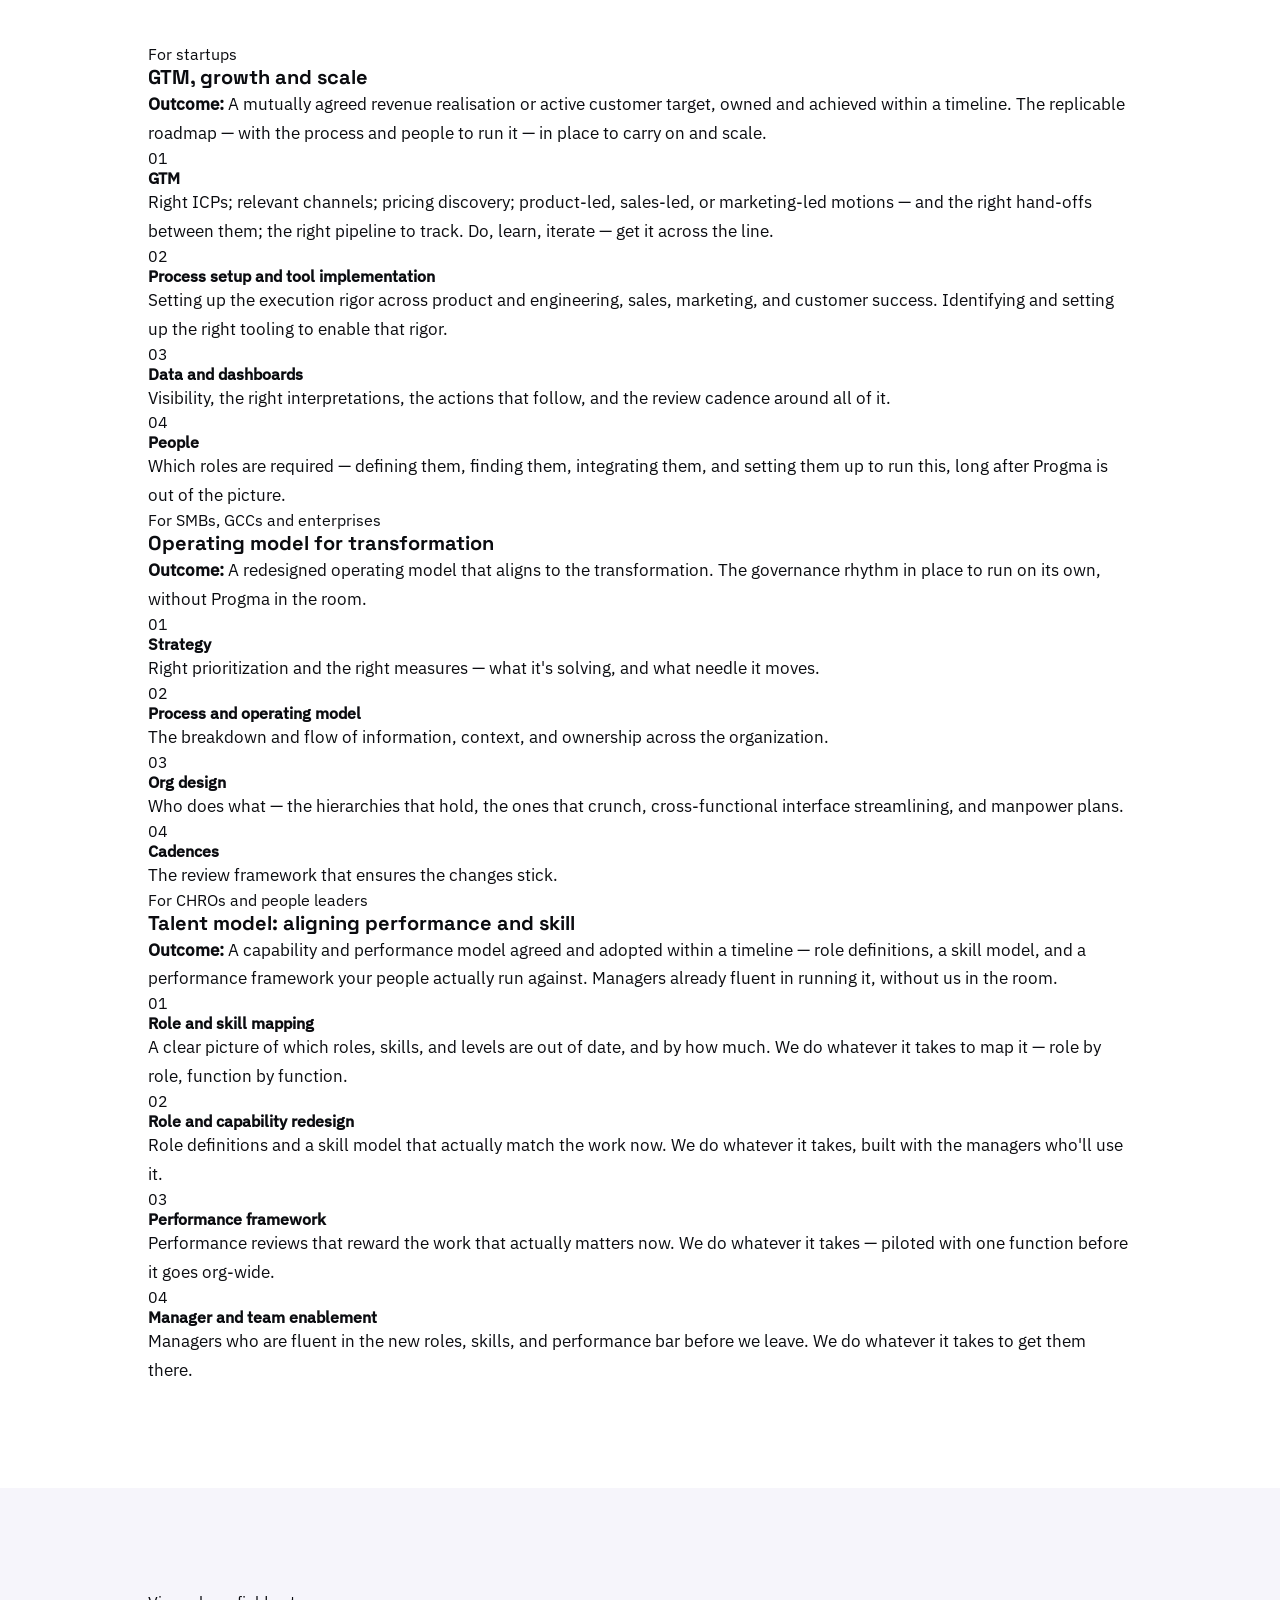
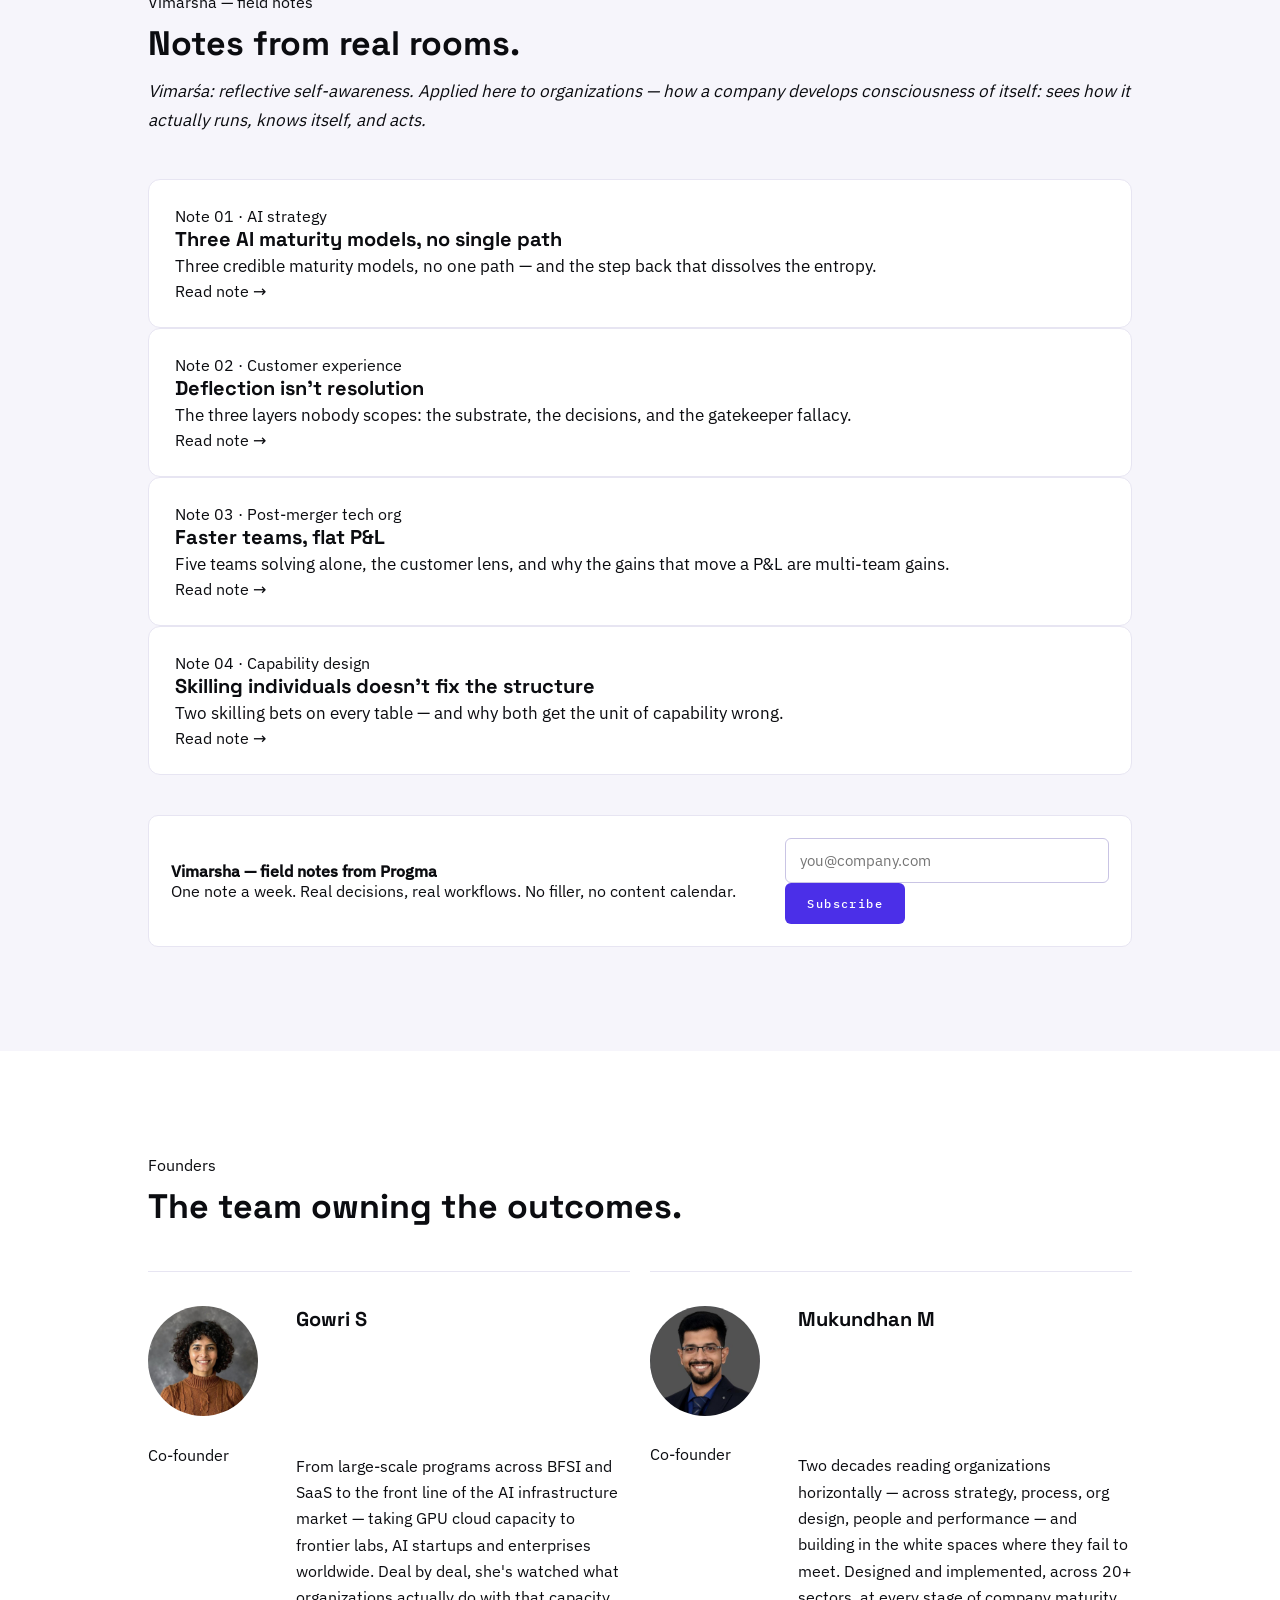
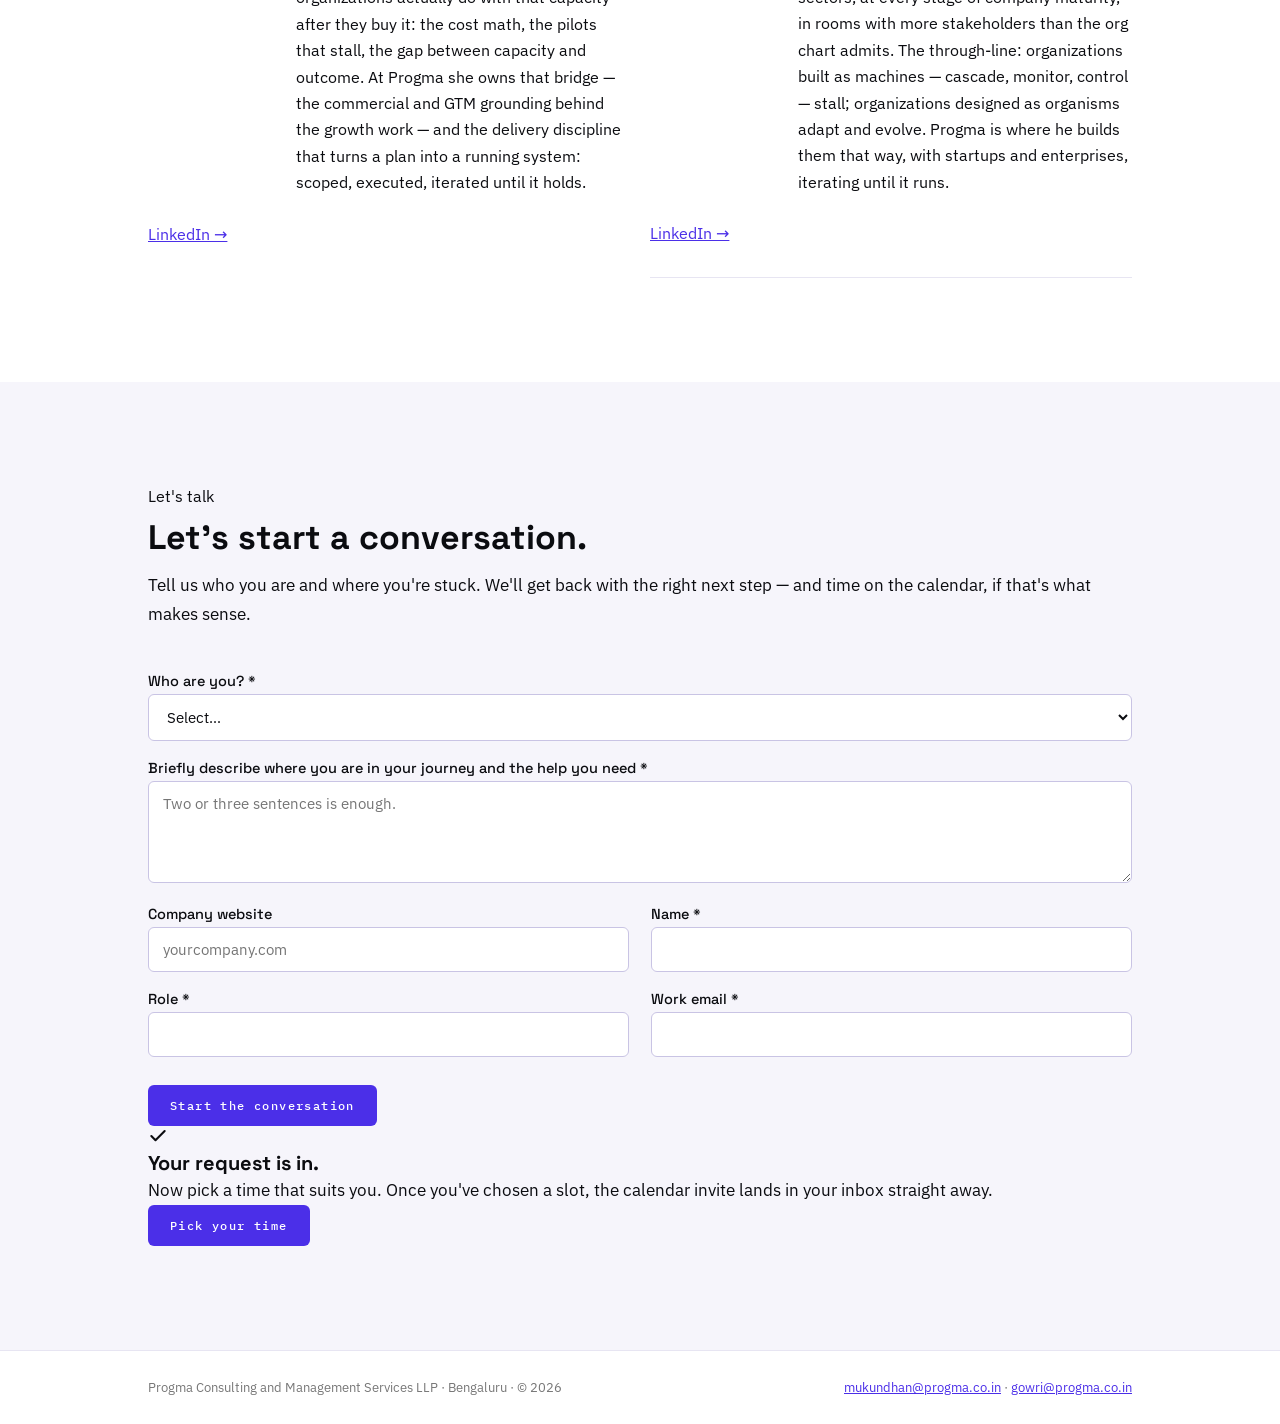
==== commit fdd3ab74: "Rebuild homepage: new positioning, light-mode design system, working contact form Replaces the decis" ====
--- a/index.html
+++ b/index.html
@@ -1,125 +1,266 @@
 <!DOCTYPE html><html lang="en"><head><meta charset="utf-8"><meta name="viewport" content="width=device-width,initial-scale=1">
-<title>Progma — The Decision Layer: AI Strategy, Technology &amp; Org Transformation</title>
-<meta name="description" content="Decisions and outcomes define your operating model — not use cases and actions. Progma designs and builds the decision layer. Bengaluru.">
-<meta property="og:title" content="Progma — The Decision Layer"><meta property="og:description" content="Decisions and outcomes define your operating model — not use cases and actions.">
+<title>Progma — growth, operating models and talent, built to run without us</title>
+<meta name="description" content="Progma works embedded with startups, SMBs, enterprises and people teams on GTM and growth, operating model transformation, and talent models — from first principles, iterated and executed hands-on. Bengaluru.">
+<meta property="og:title" content="Progma"><meta property="og:description" content="Progma — your growth and transformation partner.">
 <meta property="og:image" content="https://www.progma.co.in/assets/og.png"><meta property="og:type" content="website">
 <link rel="icon" href="/assets/favicon-48.png"><link rel="apple-touch-icon" href="/assets/favicon-192.png">
+<link rel="preconnect" href="https://fonts.googleapis.com"><link rel="preconnect" href="https://fonts.gstatic.com" crossorigin>
+<link href="https://fonts.googleapis.com/css2?family=IBM+Plex+Sans:wght@400;500;600&display=swap" rel="stylesheet">
+<link rel="stylesheet" href="https://assets.calendly.com/assets/external/widget.css">
 <link rel="stylesheet" href="/assets/style.css"></head><body>
 <div class="strip"></div>
 <header><div class="hwrap">
 <a href="/"><img class="logo" src="/assets/lockup-light.svg" alt="Progma"></a>
-<nav><a href="#premise">THE PREMISE</a><a href="#work">WHAT WE DO</a><a href="#notes">FIELD NOTES</a><a href="#founders">FOUNDERS</a><a href="#read">RUN A WORKFLOW</a></nav>
+<nav><a href="#areas">What we do</a><a href="#notes">Field notes</a><a href="#founders">Founders</a><a href="#read">Get in touch</a></nav>
 </div></header>
 
-<section><div class="container">
-<div class="mono-label">PROGMA — THE DECISION LAYER</div>
-<h1 style="margin-top:14px;max-width:20ch">Decisions and outcomes define your operating model. Not use cases and actions.</h1>
-<h1 class="vio" style="max-width:22ch">AI just made it possible to see that — and to build for it.</h1>
-<p class="measure" style="margin-top:22px">Progma designs and builds the decision layer — the AI strategy, the technology under it, and the org change to run it. We design, execute and iterate with you.</p>
-<div style="margin-top:28px;display:flex;gap:12px;flex-wrap:wrap"><a class="btn" href="#read">RUN ONE WORKFLOW THROUGH THE MODEL</a><a class="btn2" href="#notes">READ THE FIELD NOTES</a></div>
-</div></section>
-
-<section class="dark" id="premise"><div class="container">
-<div class="sec-head"><div class="mono-label">THE PREMISE</div>
-<h2 style="max-width:24ch">Organizations have perfect memory of actions — and no memory of decisions.</h2></div>
-<div class="measure">
-<p>Organizations were engineered around actions: break the work down, cascade it, monitor it, control it. So it's no surprise every AI push starts on the action too — a use-case list, a pilot portfolio, efficiency on the work everyone can see. And almost every one stalls at the same ceiling: the work got faster, the outcomes didn't move.</p>
-<p style="margin-top:16px">That's because actions were never the thing. An organization runs on decisions — who decides, with what context, at what speed — and on the outcomes those decisions compound into. But look where the structure puts them: decisions at one extreme of the hierarchy, actions at the other — and the bridge between them living in meetings and in people's heads.</p>
-<p style="margin-top:16px">Here's what AI actually changed: for the first time, that layer can be seen, wired, and built. Context can reach the decision moment, not just the task queue. Outcomes can be traced back to the decisions that produced them. The organization can finally be designed around the thing that runs it.</p>
-<p style="margin-top:16px">So we work in that order — <b style="color:#fff">Strategy</b>, read from the outcomes you're going after and the decisions that fuel them. <b style="color:#fff">Technology</b>, wired to bring real-time context to the decision moment. <b style="color:#fff">Organization</b>, redesigned around both — the right skills and the right context assembled at the decision, not along the reporting line.</p>
-<p style="margin-top:16px">And running through all three: the trust and governance that make it safe to hand decisions down — visibility, reversibility, clear authority — and the capability building that makes the new way of running stick. Designed on paper is not the standard here. <b style="color:#fff">Running on a Monday is.</b></p>
-</div></div></section>
-
-<section id="work"><div class="container">
-<div class="sec-head"><div class="mono-label">WHAT WE DO</div>
-<h2>Strategy. Technology. Organization.</h2>
-<p class="measure" style="margin-top:12px;color:#555">For enterprises and scale-stage companies where AI is live but stuck at the use-case ceiling — and for the leaders who own that problem: CEOs, CHROs, CDAOs.</p></div>
-
-<div class="row"><div><div class="num">01</div><h3>AI Strategy</h3></div>
-<div><p class="measure">Strategy read from your operating model: the outcomes you're going after, the decisions that fuel them, where those decisions actually sit today, and what AI genuinely changes for <i>this</i> organization. You walk away with a strategy your organization can execute and re-shape as AI takes shape — not a use-case list.</p>
-<p style="font-size:14px;margin-top:12px;color:#4B2FE8"><b>Entry point: the Operating Model Read</b> — a scored read of where your organization stands, and what moves first.</p></div></div>
-
-<div class="row"><div><div class="num">02</div><h3>Technology, shaped for decisions</h3></div>
-<div><p class="measure">The substrate under the strategy: context, memory, and agents wired to bring real-time context to the decision moment. Platform-agnostic by design — we bring the shape the technology must take; you keep the choice of stack.</p></div></div>
-
-<div class="row"><div><div class="num">03</div><h3>Organizational Transformation</h3></div>
-<div><p class="measure">Structure, governance, and development redesigned around decisions: who holds which decision, with what visibility and reversibility, and how people grow into wider authority. Built and run with your teams until it holds — not recommended and left behind.</p></div></div>
-
-<div style="margin-top:72px">
-<div class="mono-label">WHERE CAN IT BE APPLIED</div>
-<p class="measure" style="margin-top:12px;color:#555">The blocks we build in most:</p>
-<div class="land" style="margin-top:32px">
-<div class="blk"><div class="mono-label">THE REVENUE ENGINE</div>
-<h3 style="margin-top:8px;font-size:17px">GTM · Sales · Product · Engineering · Customer Success</h3>
-<p style="margin-top:10px">One connected decision chain: who to sell to, what to price, what to build next, when to escalate, what to fix first. Today those decisions wait on hand-offs between five functions. Wired for context — and with authority at the right altitude — the chain moves at deal speed.</p>
-<p style="font-size:13px;color:#888;margin-top:10px"><i>What moves: pipeline velocity, win rate, NRR, time-to-ship.</i></p></div>
-<div class="blk"><div class="mono-label">SHARED SERVICES AS CAPABILITY PODS</div>
-<h3 style="margin-top:8px;font-size:17px">Finance · People · Compliance · Procurement</h3>
-<p style="margin-top:10px">The highest-volume decisions in the company: approvals, exceptions, allocations, policy calls. Rebuilt as pods holding devolved, governed authority — visibility and reversibility built in, so control coverage goes up while queues go down.</p>
-<p style="font-size:13px;color:#888;margin-top:10px"><i>What moves: cycle time, cost-to-serve, audit-readiness.</i></p></div>
-</div>
-<p class="measure" style="font-size:15.5px;margin-top:28px">Holding a different function — or a use-case list already? <a href="#read"><b>Send one workflow through the model</b></a> — the read will show you the decision block it lives in.</p>
+<section class="hero"><div class="container">
+<div class="label">Progma — your growth and transformation partner</div>
+<h1>Outcome ownership of growth and operating models</h1>
+<p class="lead measure">Rapid evolution, transient offerings and dynamic ecosystems are the norm now. Success is embracing this agility with first-principles thinking, iteration, learning and execution rigor.</p>
+<p class="lead measure">Progma works embedded with you to devise outcome-driven solutions from first principles — iterated, adapted and executed hands-on — while building the organization's 3Ps (Process, People, Performance) for sustained scale.</p>
+<div class="hero-ctas">
+<a class="btn" href="#areas">Where we operate</a>
+<a class="btn2" href="#notes">Read the field notes</a>
+</div>
+</div></section>
+
+<section class="tint" id="areas"><div class="container">
+<div class="sec-head"><div class="label">Where we operate</div>
+<h2>Three Areas we own and deliver</h2></div>
+<div class="grid3">
+
+<a class="card t1" href="#offer-startups">
+<div class="label">We help startups with</div>
+<div class="card-title">GTM, growth and scale</div>
+<p>The product or the idea exists. Who the customers are, the channel to reach them, and the communities to build are still in discovery. The process around it, the team to run it, and the execution rigor to hold it together still need work.</p>
+<p>Progma helps companies with GTM, growth, and scale — by being hands-on, owning outcomes, iterating the right approach, and then setting up the processes and team to reliably run it at scale.</p>
+<span class="card-link">Learn more <span class="arrow">&rarr;</span></span>
+</a>
+
+<a class="card t2" href="#offer-transformation">
+<div class="label">We help SMBs, GCCs and enterprises with</div>
+<div class="card-title">Operating model for transformation</div>
+<p>You're in the middle of a transformation — strategic, technological, or ecosystem-based. The operating model and the organization aren't yet aligned to enable it.</p>
+<p>With our proprietary Organism Model, we redesign the operating model around the shift.</p>
+<span class="card-link">Learn more <span class="arrow">&rarr;</span></span>
+</a>
+
+<a class="card t3" href="#offer-talent">
+<div class="label">We help CHROs and people leaders with</div>
+<div class="card-title">Talent model: aligning performance and skill</div>
+<p>Transformation moved faster than your people function could adapt to. You're not sure which roles, skills, or performance measures still hold up.</p>
+<p>We map what's actually needed now and rebuild around it. You end up with a capability and performance model that matches the dynamism.</p>
+<span class="card-link">Learn more <span class="arrow">&rarr;</span></span>
+</a>
+
+</div>
+</div></section>
+
+<section id="offerings"><div class="container">
+<div class="sec-head"><div class="label">The outcome, and what it takes</div>
+<h2>What you get, and what we actually do.</h2></div>
+<div class="bands">
+
+<article class="band t1" id="offer-startups">
+<div class="band-head">
+<div class="label">For startups</div>
+<h3 class="band-title">GTM, growth and scale</h3>
+<p class="outcome"><b>Outcome:</b> A mutually agreed revenue realisation or active customer target, owned and achieved within a timeline. The replicable roadmap — with the process and people to run it — in place to carry on and scale.</p>
+</div>
+<div class="band-items">
+<div class="offer-item"><div class="offer-num">01</div><h4>GTM</h4><p>Right ICPs; relevant channels; pricing discovery; product-led, sales-led, or marketing-led motions — and the right hand-offs between them; the right pipeline to track. Do, learn, iterate — get it across the line.</p></div>
+<div class="offer-item"><div class="offer-num">02</div><h4>Process setup and tool implementation</h4><p>Setting up the execution rigor across product and engineering, sales, marketing, and customer success. Identifying and setting up the right tooling to enable that rigor.</p></div>
+<div class="offer-item"><div class="offer-num">03</div><h4>Data and dashboards</h4><p>Visibility, the right interpretations, the actions that follow, and the review cadence around all of it.</p></div>
+<div class="offer-item"><div class="offer-num">04</div><h4>People</h4><p>Which roles are required — defining them, finding them, integrating them, and setting them up to run this, long after Progma is out of the picture.</p></div>
+</div>
+</article>
+
+<article class="band t2" id="offer-transformation">
+<div class="band-head">
+<div class="label">For SMBs, GCCs and enterprises</div>
+<h3 class="band-title">Operating model for transformation</h3>
+<p class="outcome"><b>Outcome:</b> A redesigned operating model that aligns to the transformation. The governance rhythm in place to run on its own, without Progma in the room.</p>
+</div>
+<div class="band-items">
+<div class="offer-item"><div class="offer-num">01</div><h4>Strategy</h4><p>Right prioritization and the right measures — what it's solving, and what needle it moves.</p></div>
+<div class="offer-item"><div class="offer-num">02</div><h4>Process and operating model</h4><p>The breakdown and flow of information, context, and ownership across the organization.</p></div>
+<div class="offer-item"><div class="offer-num">03</div><h4>Org design</h4><p>Who does what — the hierarchies that hold, the ones that crunch, cross-functional interface streamlining, and manpower plans.</p></div>
+<div class="offer-item"><div class="offer-num">04</div><h4>Cadences</h4><p>The review framework that ensures the changes stick.</p></div>
+</div>
+</article>
+
+<article class="band t3" id="offer-talent">
+<div class="band-head">
+<div class="label">For CHROs and people leaders</div>
+<h3 class="band-title">Talent model: aligning performance and skill</h3>
+<p class="outcome"><b>Outcome:</b> A capability and performance model agreed and adopted within a timeline — role definitions, a skill model, and a performance framework your people actually run against. Managers already fluent in running it, without us in the room.</p>
+</div>
+<div class="band-items">
+<div class="offer-item"><div class="offer-num">01</div><h4>Role and skill mapping</h4><p>A clear picture of which roles, skills, and levels are out of date, and by how much. We do whatever it takes to map it — role by role, function by function.</p></div>
+<div class="offer-item"><div class="offer-num">02</div><h4>Role and capability redesign</h4><p>Role definitions and a skill model that actually match the work now. We do whatever it takes, built with the managers who'll use it.</p></div>
+<div class="offer-item"><div class="offer-num">03</div><h4>Performance framework</h4><p>Performance reviews that reward the work that actually matters now. We do whatever it takes — piloted with one function before it goes org-wide.</p></div>
+<div class="offer-item"><div class="offer-num">04</div><h4>Manager and team enablement</h4><p>Managers who are fluent in the new roles, skills, and performance bar before we leave. We do whatever it takes to get them there.</p></div>
+</div>
+</article>
+
 </div>
 </div></section>
 
 <section class="tint" id="notes"><div class="container">
-<div class="sec-head"><div class="mono-label">VIMARSHA — FIELD NOTES FROM THE DECISION LAYER</div>
+<div class="sec-head"><div class="label"><span class="vim">Vimarsha</span> — field notes</div>
 <h2>Notes from real rooms.</h2>
-<p class="measure" style="margin-top:12px;color:#666;font-size:15px"><i>Organization evolution doesn't require frameworks. It requires active reflection and dialogue. Vimarśa — reflective self-awareness — is a place for that.</i></p></div>
+<p style="margin-top:12px"><i><span class="vim">Vimarśa</span>: reflective self-awareness. Applied here to organizations — how a company develops consciousness of itself: sees how it actually runs, knows itself, and acts.</i></p></div>
+<div class="notes-grid">
+<a class="notecard" href="/notes/three-maps.html"><div class="label">Note 01 · AI strategy</div><h3>Three AI maturity models, no single path</h3><p>Three credible maturity models, no one path — and the step back that dissolves the entropy.</p><span class="note-read">Read note <span class="arrow">&rarr;</span></span></a>
+<a class="notecard" href="/notes/every-call-answered.html"><div class="label">Note 02 · Customer experience</div><h3>Deflection isn't resolution</h3><p>The three layers nobody scopes: the substrate, the decisions, and the gatekeeper fallacy.</p><span class="note-read">Read note <span class="arrow">&rarr;</span></span></a>
+<a class="notecard" href="/notes/every-team-faster.html"><div class="label">Note 03 · Post-merger tech org</div><h3>Faster teams, flat P&amp;L</h3><p>Five teams solving alone, the customer lens, and why the gains that move a P&amp;L are multi-team gains.</p><span class="note-read">Read note <span class="arrow">&rarr;</span></span></a>
+<a class="notecard" href="/notes/skilling-bets.html"><div class="label">Note 04 · Capability design</div><h3>Skilling individuals doesn't fix the structure</h3><p>Two skilling bets on every table — and why both get the unit of capability wrong.</p><span class="note-read">Read note <span class="arrow">&rarr;</span></span></a>
+</div>
+<div class="subband">
+<div><h4><span class="vim">Vimarsha</span> — field notes from Progma</h4>
+<div class="cap">One note a week. Real decisions, real workflows. No filler, no content calendar.</div></div>
+<form action="https://formspree.io/f/mrenplyg" method="POST" class="inline-form">
+<input type="email" name="email" required placeholder="you@company.com">
+<button class="btn" type="submit">Subscribe</button></form></div>
+</div></section>
+
+<section id="founders"><div class="container">
+<div class="sec-head"><div class="label">Founders</div>
+<h2>The team owning the outcomes.</h2></div>
 <div class="grid2">
-<a class="notecard" href="/notes/three-maps.html"><div class="mono-label">NOTE 01 · AI STRATEGY</div><h3 style="margin-top:8px">Everyone has a map for your AI journey. That's the problem.</h3><p style="font-size:14px;color:#666;margin-top:8px">Three credible maturity models, no one path — and the step back that dissolves the entropy.</p></a>
-<a class="notecard" href="/notes/every-call-answered.html"><div class="mono-label">NOTE 02 · CUSTOMER EXPERIENCE</div><h3 style="margin-top:8px">Every call gets answered now. Almost nothing gets resolved.</h3><p style="font-size:14px;color:#666;margin-top:8px">The three layers nobody scopes: the substrate, the decisions, and the gatekeeper fallacy.</p></a>
-<a class="notecard" href="/notes/every-team-faster.html"><div class="mono-label">NOTE 03 · POST-MERGER TECH ORG</div><h3 style="margin-top:8px">Every team got faster. The burn didn't notice.</h3><p style="font-size:14px;color:#666;margin-top:8px">Five teams solving alone, the customer lens, and why the gains that move a P&amp;L are multi-team gains.</p></a>
-<a class="notecard" href="/notes/skilling-bets.html"><div class="mono-label">NOTE 04 · CAPABILITY DESIGN</div><h3 style="margin-top:8px">Teach engineers to sense, or product folks to vibe code?</h3><p style="font-size:14px;color:#666;margin-top:8px">Two skilling bets on every table — and why both get the unit of capability wrong.</p></a>
-</div>
-<div class="subband">
-<div><div style="font-family:SG;font-weight:700;font-size:16px">Vimarsha — field notes from the decision layer</div>
-<div style="font-size:12.5px;color:#666;margin-top:3px">Real decisions, workflows and reflections — one every week.</div></div>
-<form action="https://formspree.io/f/mrenplyg" method="POST" style="display:flex;gap:8px;flex-wrap:wrap">
-<input type="email" name="email" required placeholder="you@company.com" style="min-width:200px;width:auto">
-<button class="btn" type="submit">SUBSCRIBE</button></form></div>
-</div></section>
-
-<section id="founders"><div class="container">
-<div class="sec-head"><div class="mono-label">FOUNDERS</div>
-<h2>The people who stay until it runs.</h2></div>
+
+<div class="founder">
+<img src="/assets/gowri.jpg" alt="Gowri S">
+<h3>Gowri S</h3>
+<div class="role">Co-founder</div>
+<p>From large-scale programs across BFSI and SaaS to the front line of the AI infrastructure market — taking GPU cloud capacity to frontier labs, AI startups and enterprises worldwide. Deal by deal, she's watched what organizations actually do with that capacity after they buy it: the cost math, the pilots that stall, the gap between capacity and outcome. At Progma she owns that bridge — the commercial and GTM grounding behind the growth work — and the delivery discipline that turns a plan into a running system: scoped, executed, iterated until it holds.</p>
+<a class="founder-link" href="https://www.linkedin.com/in/gowrisethu/" target="_blank" rel="noopener">LinkedIn <span class="arrow">&rarr;</span></a>
+</div>
+
 <div class="founder">
 <img src="/assets/mukundhan.jpg" alt="Mukundhan M">
-<div><h3>Mukundhan M — Co-founder <a href="https://www.linkedin.com/in/mukundhan-m-6b95ab28/" target="_blank" rel="noopener" style="font-family:Mono;font-size:10.5px;letter-spacing:1.2px;text-decoration:none;vertical-align:middle;margin-left:8px">LINKEDIN ↗</a></h3>
-<p class="measure">Two decades reading organizations horizontally — and building in the white spaces where strategy, process, org, people, performance and skill fail to meet. Designed <i>and</i> implemented, across 20+ sectors, at every stage of company maturity, in rooms with more stakeholders than the org chart admits. The through-line of all of it: organizations built as machines — cascade, monitor, control — stall; organizations designed as organisms adapt and evolve. Progma is where he builds them that way, with startups and enterprises, iterating until it runs.</p></div></div>
-<div class="founder">
-<img src="/assets/gowri.jpg" alt="Gowri S">
-<div><h3>Gowri S — Co-founder <a href="https://www.linkedin.com/in/gowrisethu/" target="_blank" rel="noopener" style="font-family:Mono;font-size:10.5px;letter-spacing:1.2px;text-decoration:none;vertical-align:middle;margin-left:8px">LINKEDIN ↗</a></h3>
-<p class="measure">From large-scale programs across BFSI and SaaS to the front line of the AI infrastructure market — taking GPU cloud capacity to frontier labs, AI startups and enterprises worldwide. Deal by deal, she's watched what organizations actually do with AI after they buy it: the cost math, the pilots that stall, the gap between compute and outcomes. At Progma she owns that bridge — the commercial and technology grounding under the decision layer — and the delivery discipline that turns a design into a running system: scoped, executed, iterated until it holds.</p></div></div>
-</div></section>
-
-<section class="dark" id="read"><div class="container">
-<div class="sec-head"><div class="mono-label">THE WORKFLOW READ</div>
-<h2>Run one workflow through the model.</h2>
-<p class="measure" style="margin-top:12px">One workflow, or one problem statement. We send back a one-page read in 48 hours: the decisions it actually turns on, where they sit today, and what we'd move first.</p></div>
-<form action="https://formspree.io/f/mkodjzvl" method="POST" style="max-width:760px">
-<label style="color:#fff">The workflow or problem *</label>
-<textarea name="workflow" rows="4" required placeholder="Describe it the way you'd say it across a table. Two sentences is enough."></textarea>
-<label style="color:#fff">Who decides today?</label>
-<input name="who_decides" placeholder="Role, forum — or &quot;nobody quite.&quot;">
-<label style="color:#fff">What AI is already in play?</label>
-<input name="ai_in_play" placeholder="Tools, pilots, agents — or &quot;none.&quot;">
-<label style="color:#fff">The number that matters *</label>
-<input name="number" required placeholder="The outcome this should move: cycle time, NRR, cost, anything you track.">
+<h3>Mukundhan M</h3>
+<div class="role">Co-founder</div>
+<p>Two decades reading organizations horizontally — across strategy, process, org design, people and performance — and building in the white spaces where they fail to meet. Designed and implemented, across 20+ sectors, at every stage of company maturity, in rooms with more stakeholders than the org chart admits. The through-line: organizations built as machines — cascade, monitor, control — stall; organizations designed as organisms adapt and evolve. Progma is where he builds them that way, with startups and enterprises, iterating until it runs.</p>
+<a class="founder-link" href="https://www.linkedin.com/in/mukundhan-m-6b95ab28/" target="_blank" rel="noopener">LinkedIn <span class="arrow">&rarr;</span></a>
+</div>
+
+</div>
+</div></section>
+
+<section class="tint" id="read"><div class="container">
+<div class="sec-head"><div class="label">Let's talk</div>
+<h2>Let's start a conversation.</h2>
+<p style="margin-top:12px">Tell us who you are and where you're stuck. We'll get back with the right next step — and time on the calendar, if that's what makes sense.</p></div>
+<form action="https://formspree.io/f/mkodjzvl" method="POST" class="formcard" id="talk-form" novalidate>
+<label>Who are you? *</label>
+<select name="persona" required>
+<option value="">Select…</option>
+<option>A startup looking for GTM, growth and scale</option>
+<option>An SMB or enterprise looking for transformation</option>
+<option>A CHRO or people leader looking for talent models</option>
+</select>
+<label>Briefly describe where you are in your journey and the help you need *</label>
+<textarea name="journey" rows="4" required placeholder="Two or three sentences is enough."></textarea>
 <div class="fgrid">
-<div><label style="color:#fff">Your name *</label><input name="name" required></div>
-<div><label style="color:#fff">Work email *</label><input type="email" name="email" required></div>
-<div><label style="color:#fff">Company *</label><input name="company" required></div>
-<div><label style="color:#fff">Your role *</label><input name="role" required></div>
-<div><label style="color:#fff">Industry / sector *</label><select name="sector" required><option value="">Select…</option><option>BFSI</option><option>Retail &amp; Consumer</option><option>Healthcare &amp; Pharma</option><option>Manufacturing</option><option>SaaS &amp; Product</option><option>IT Services &amp; GCC</option><option>EdTech</option><option>Public Sector</option><option>Other</option></select></div>
-<div><label style="color:#fff">Company size</label><select name="size"><option value="">Select…</option><option>&lt;200</option><option>200–1,000</option><option>1,000–10,000</option><option>10,000+</option></select></div>
-</div>
-<button class="btn" type="submit" style="margin-top:24px">GET THE READ</button>
-<p style="font-size:12.5px;color:#8F87C9;margin-top:12px">We cap reads at 10 a week to keep them sharp. If the queue is full, we'll tell you your slot.</p>
+<div><label>Company website</label><input name="company_website" placeholder="yourcompany.com"></div>
+<div><label>Name *</label><input name="name" required></div>
+<div><label>Role *</label><input name="role" required></div>
+<div><label>Work email *</label><input type="email" name="email" required></div>
+</div>
+<button class="btn" type="submit" style="margin-top:28px" id="talk-submit">Start the conversation</button>
+<p class="form-error" id="talk-error" hidden>That didn't go through. Please try again, or email <a href="mailto:mukundhan@progma.co.in">mukundhan@progma.co.in</a> directly.</p>
 </form>
-<p style="font-size:15px;margin-top:34px;color:#C9C4E4">Prefer to keep it simple? Write to us — <a href="mailto:mukundhan@progma.co.in" style="color:#7B61FF">mukundhan@progma.co.in</a> · <a href="mailto:gowri@progma.co.in" style="color:#7B61FF">gowri@progma.co.in</a></p>
+
+<div class="formcard confirm" id="talk-confirm">
+<div class="confirm-mark" aria-hidden="true"><svg width="20" height="20" viewBox="0 0 24 24" fill="none" stroke="currentColor" stroke-width="2.5" stroke-linecap="round" stroke-linejoin="round"><polyline points="20 6 9 17 4 12"></polyline></svg></div>
+<h3 id="confirm-title">Your request is in.</h3>
+<p id="confirm-body">Now pick a time that suits you. Once you've chosen a slot, the calendar invite lands in your inbox straight away.</p>
+<dl class="confirm-meta" id="confirm-meta"></dl>
+<a class="btn" id="book-btn" href="https://calendly.com/mukundhan-progma/ai-transformation-exploration" target="_blank" rel="noopener">Pick your time</a>
+</div>
 </div></section>
 
 <footer><div class="fwrap"><div>Progma Consulting and Management Services LLP · Bengaluru · © 2026</div>
-<div><a href="mailto:mukundhan@progma.co.in" style="color:#777">mukundhan@progma.co.in</a> · <a href="mailto:gowri@progma.co.in" style="color:#777">gowri@progma.co.in</a></div></div></footer>
+<div><a href="mailto:mukundhan@progma.co.in">mukundhan@progma.co.in</a> · <a href="mailto:gowri@progma.co.in">gowri@progma.co.in</a></div></div></footer>
+
+<script src="https://assets.calendly.com/assets/external/widget.js" async></script>
+<script>
+(function(){
+  var CAL = "https://calendly.com/mukundhan-progma/ai-transformation-exploration";
+  var form = document.getElementById('talk-form');
+  if (!form) return;
+  var submit  = document.getElementById('talk-submit');
+  var errBox  = document.getElementById('talk-error');
+  var panel   = document.getElementById('talk-confirm');
+  var title   = document.getElementById('confirm-title');
+  var body    = document.getElementById('confirm-body');
+  var meta    = document.getElementById('confirm-meta');
+  var bookBtn = document.getElementById('book-btn');
+  var sentAt = null, email = '', name = '';
+
+  function stamp(d){
+    return d.toLocaleString(undefined,{weekday:'short',day:'numeric',month:'short',year:'numeric',
+                                       hour:'numeric',minute:'2-digit',timeZoneName:'short'});
+  }
+  function rows(pairs){
+    meta.innerHTML = pairs.map(function(r){
+      return '<dt>'+r[0]+'</dt><dd>'+r[1]+'</dd>';
+    }).join('');
+  }
+  function esc(s){ return String(s).replace(/[&<>"]/g,function(c){
+    return {'&':'&amp;','<':'&lt;','>':'&gt;','"':'&quot;'}[c]; }); }
+
+  form.addEventListener('submit', function(e){
+    e.preventDefault();
+    errBox.hidden = true;
+    if (!form.checkValidity()) { form.reportValidity(); return; }
+
+    var data = new FormData(form);
+    name  = esc(data.get('name')  || '');
+    email = esc(data.get('email') || '');
+    submit.disabled = true;
+    submit.textContent = 'Sending…';
+
+    var done = function(ok){
+      submit.disabled = false;
+      submit.textContent = 'Start the conversation';
+      if (!ok) { errBox.hidden = false; return; }
+      sentAt = new Date();
+      form.style.display = 'none';
+      panel.setAttribute('data-show','1');
+      rows([['Request sent', stamp(sentAt)], ['Name', name], ['We\'ll reply to', email]]);
+      panel.scrollIntoView({behavior:'smooth', block:'center'});
+    };
+
+    if (form.dataset.demo === '1') { setTimeout(function(){ done(true); }, 450); return; }
+
+    fetch(form.action, {method:'POST', body:data, headers:{'Accept':'application/json'}})
+      .then(function(r){ done(r.ok); })
+      .catch(function(){ done(false); });
+  });
+
+  // Calendly popup when its widget is available; plain new-tab link otherwise
+  bookBtn.addEventListener('click', function(e){
+    if (window.Calendly && typeof window.Calendly.initPopupWidget === 'function') {
+      e.preventDefault();
+      window.Calendly.initPopupWidget({url: CAL});
+    }
+  });
+
+  // Calendly tells us the moment a slot is confirmed
+  window.addEventListener('message', function(e){
+    if (!e.data || e.data.event !== 'calendly.event_scheduled') return;
+    var bookedAt = new Date();
+    title.textContent = 'Conversation booked.';
+    body.textContent  = 'The slot you picked and the calendar invite are already on their way to your inbox.';
+    rows([['Request sent', sentAt ? stamp(sentAt) : '—'],
+          ['Booked',       stamp(bookedAt)],
+          ['Invite sent to', email || 'your inbox']]);
+    bookBtn.textContent = 'Change or cancel your slot';
+    panel.setAttribute('data-booked','1');
+  });
+})();
+</script>
 </body></html>
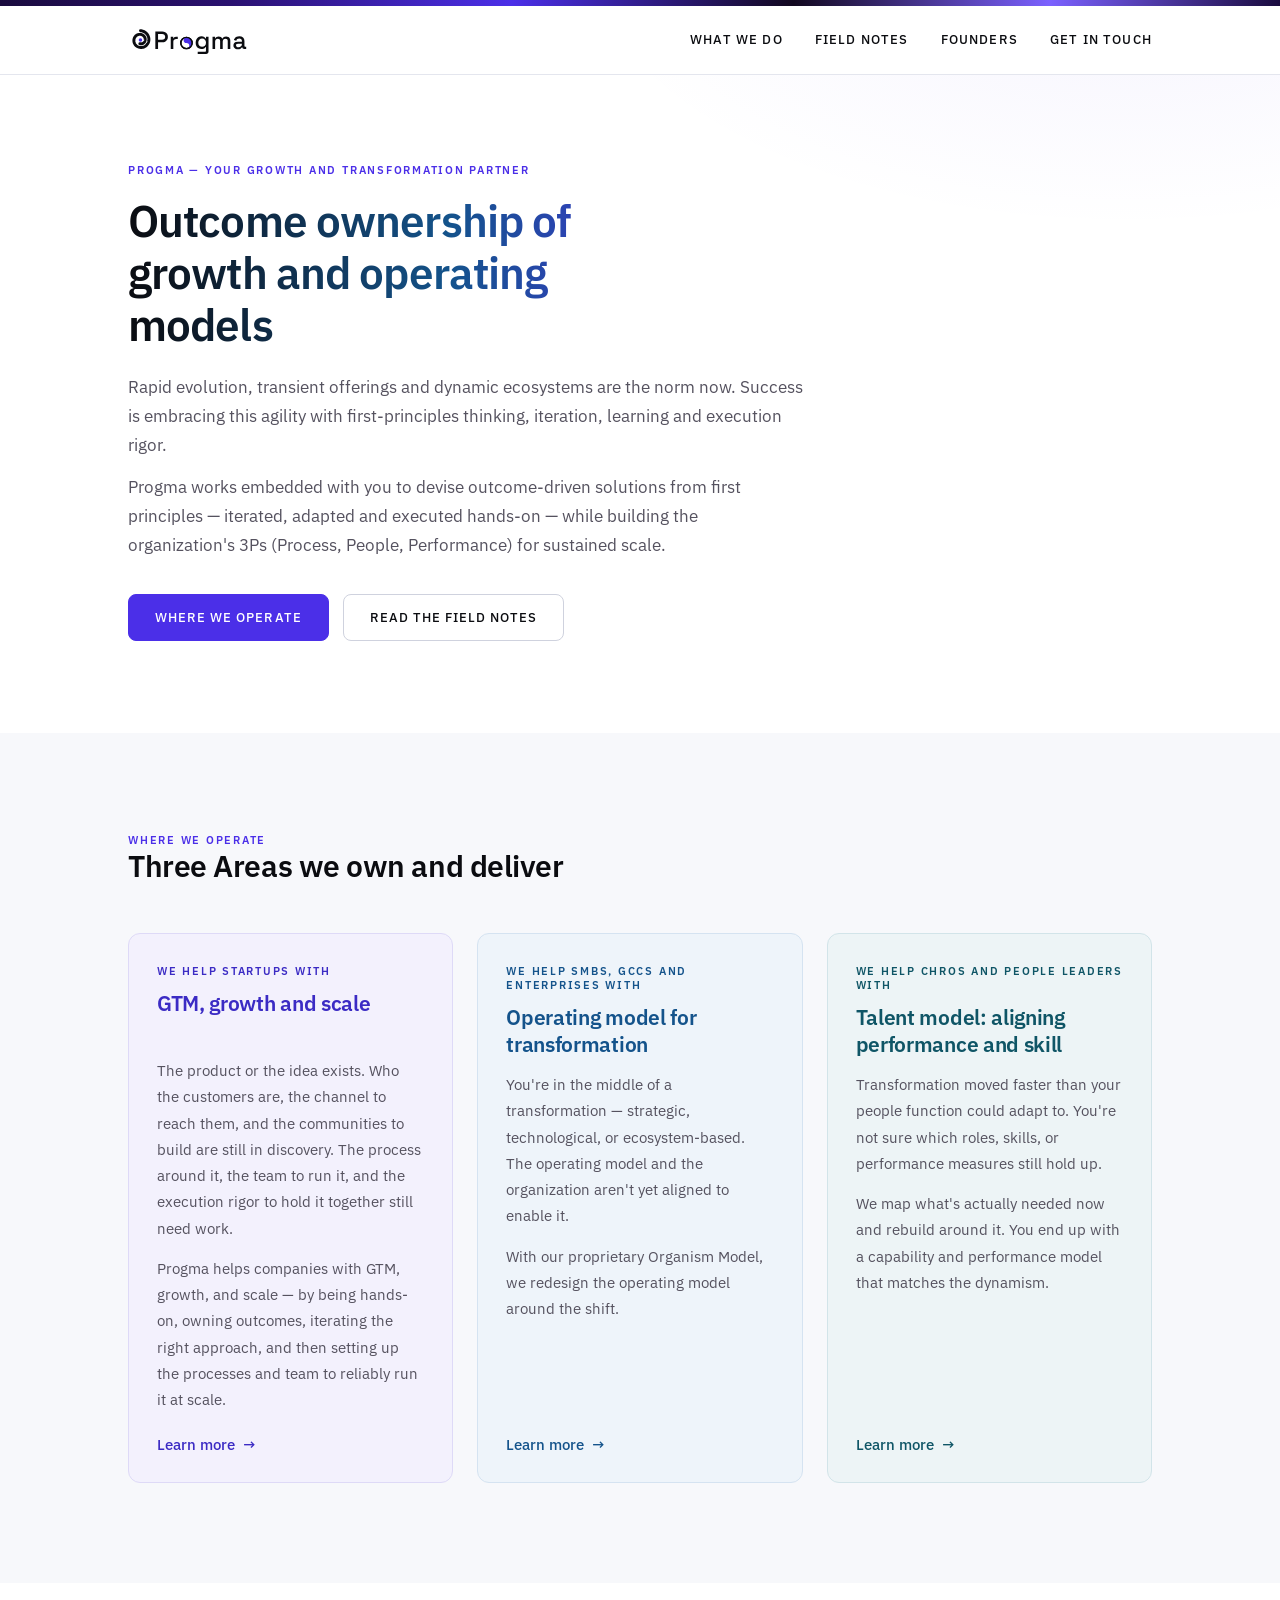
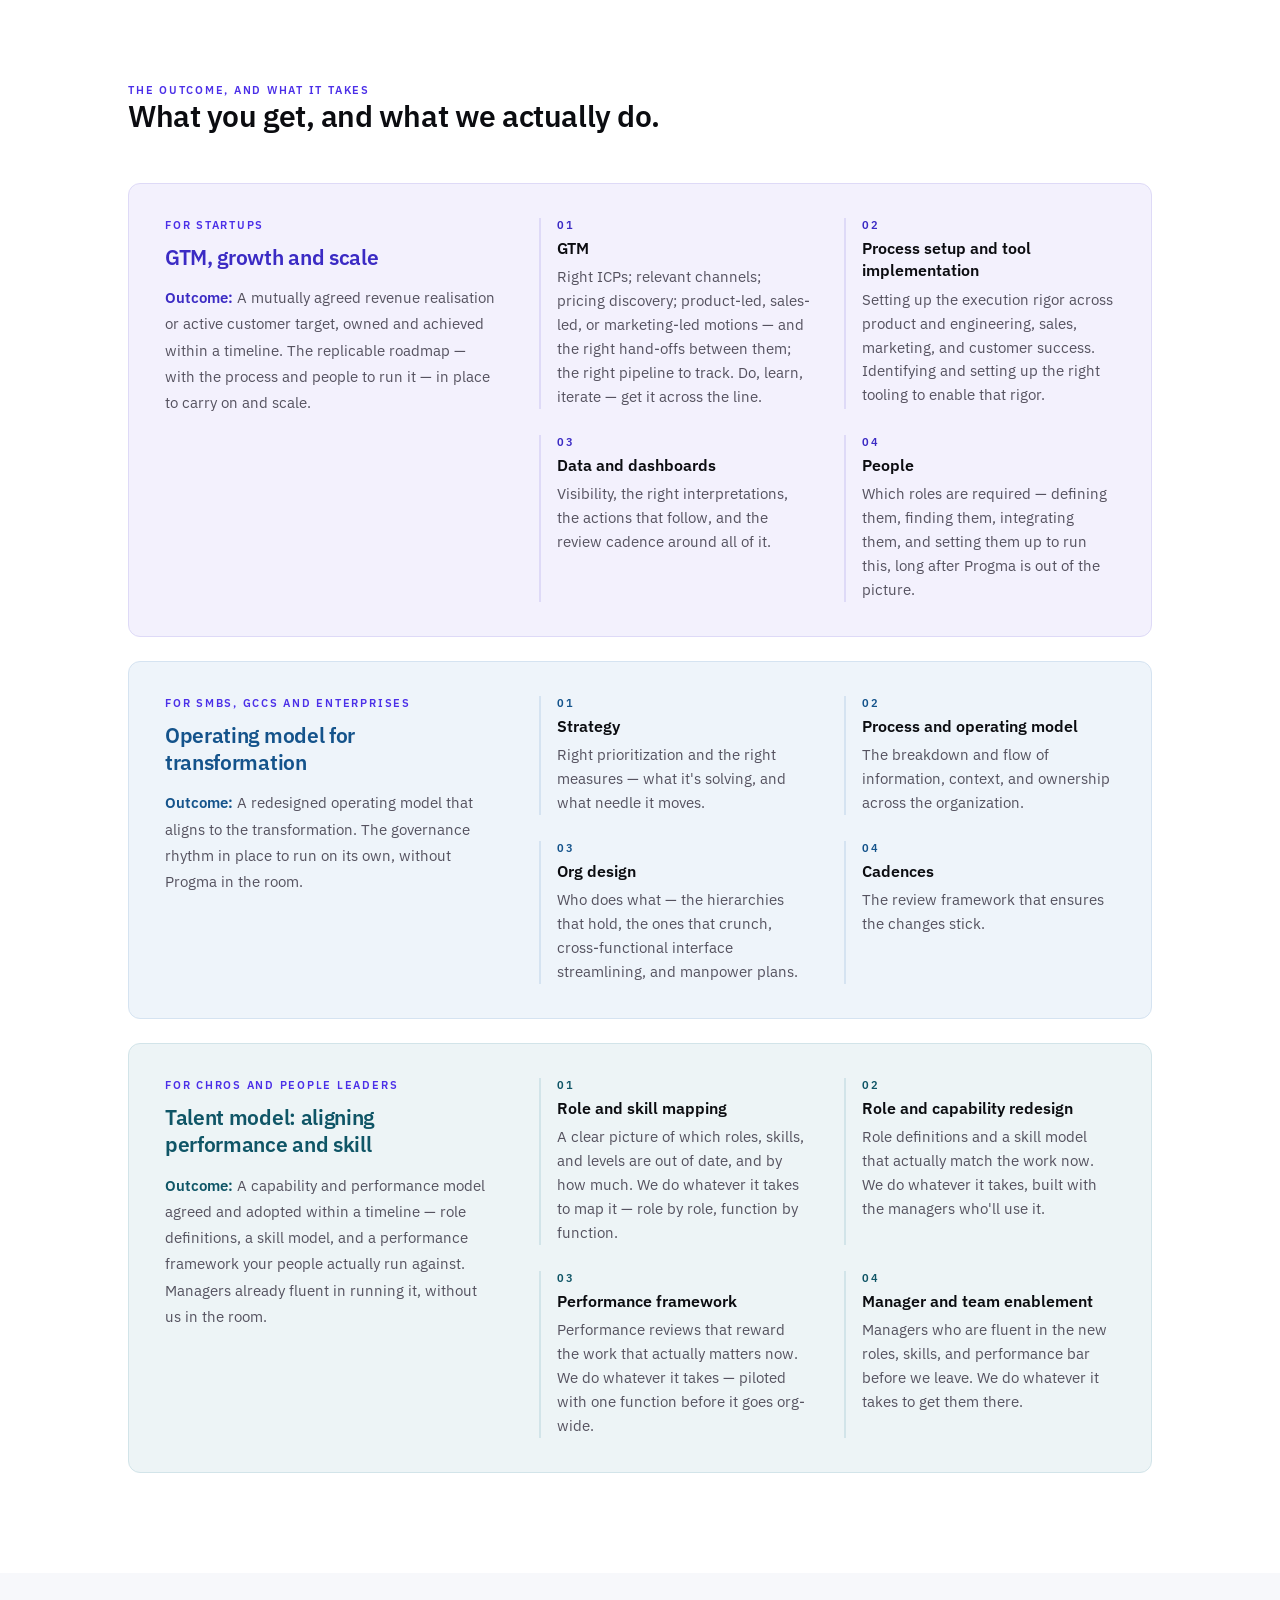
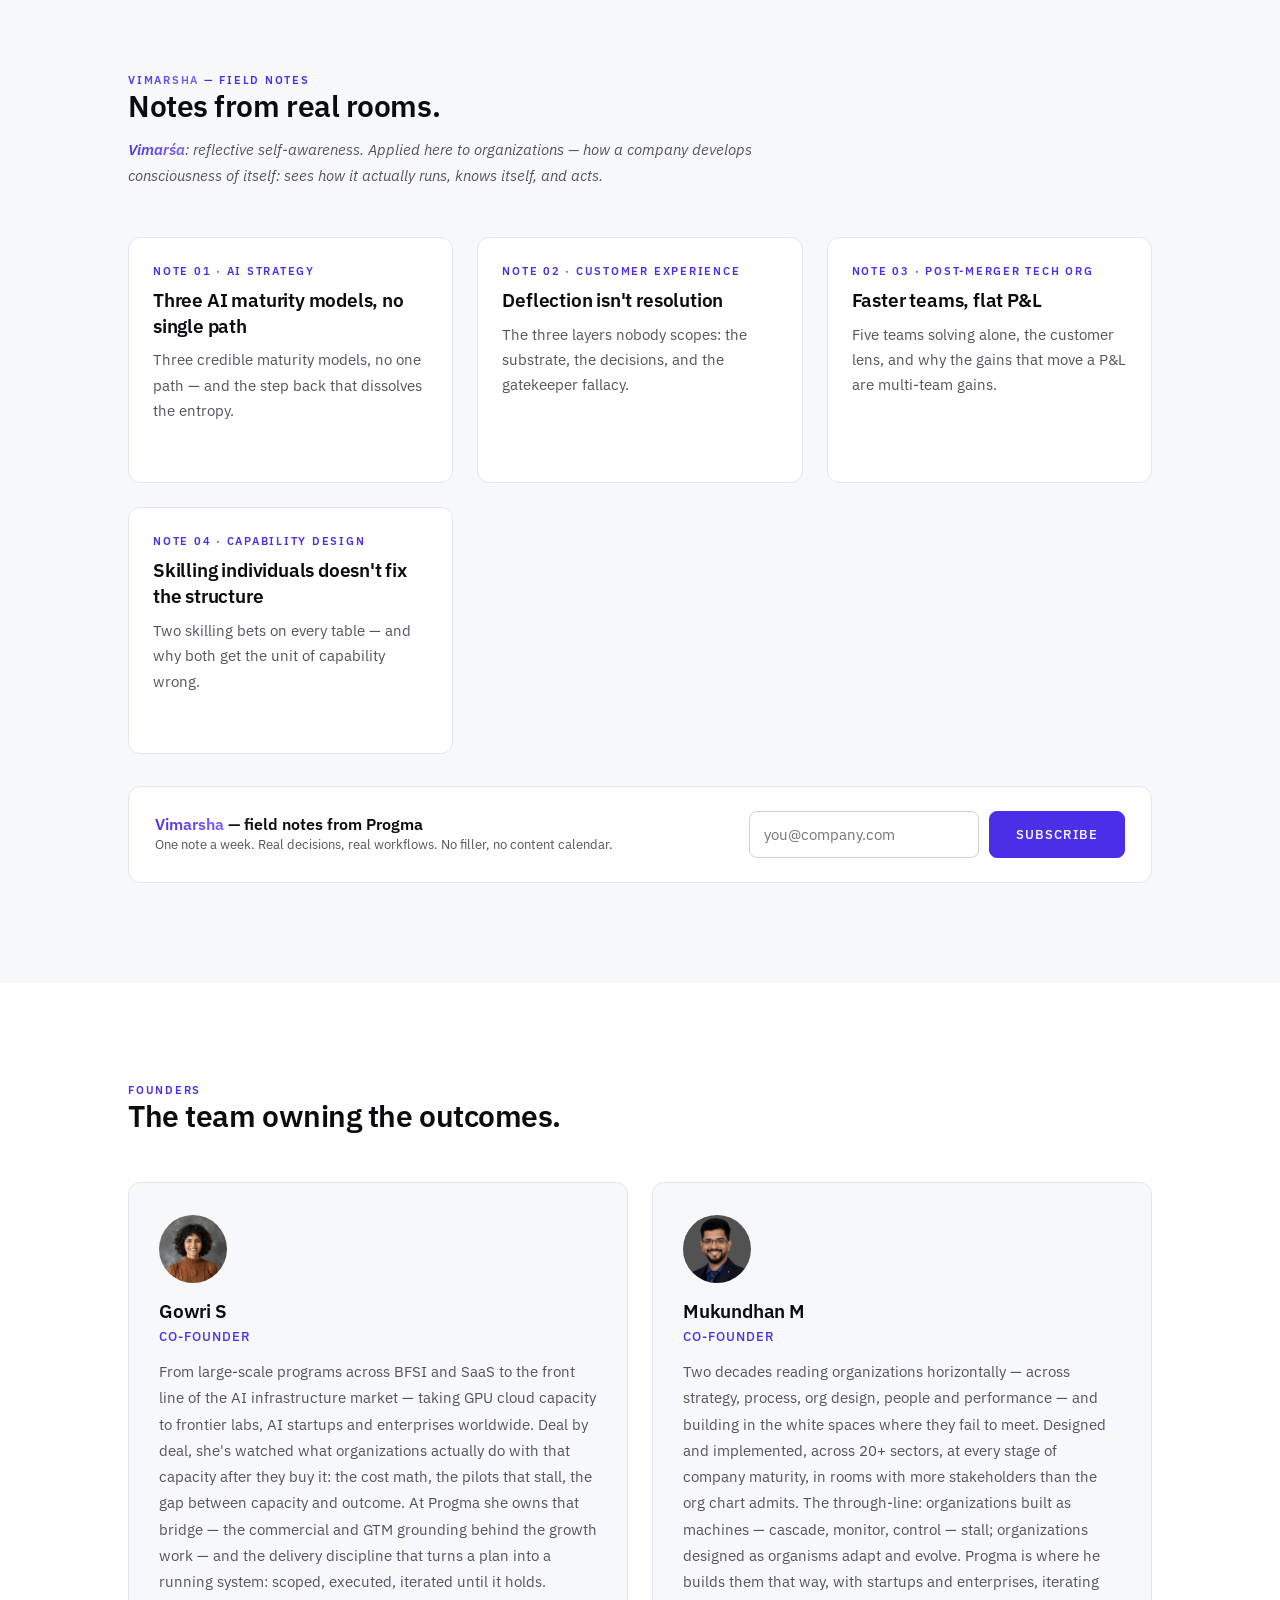
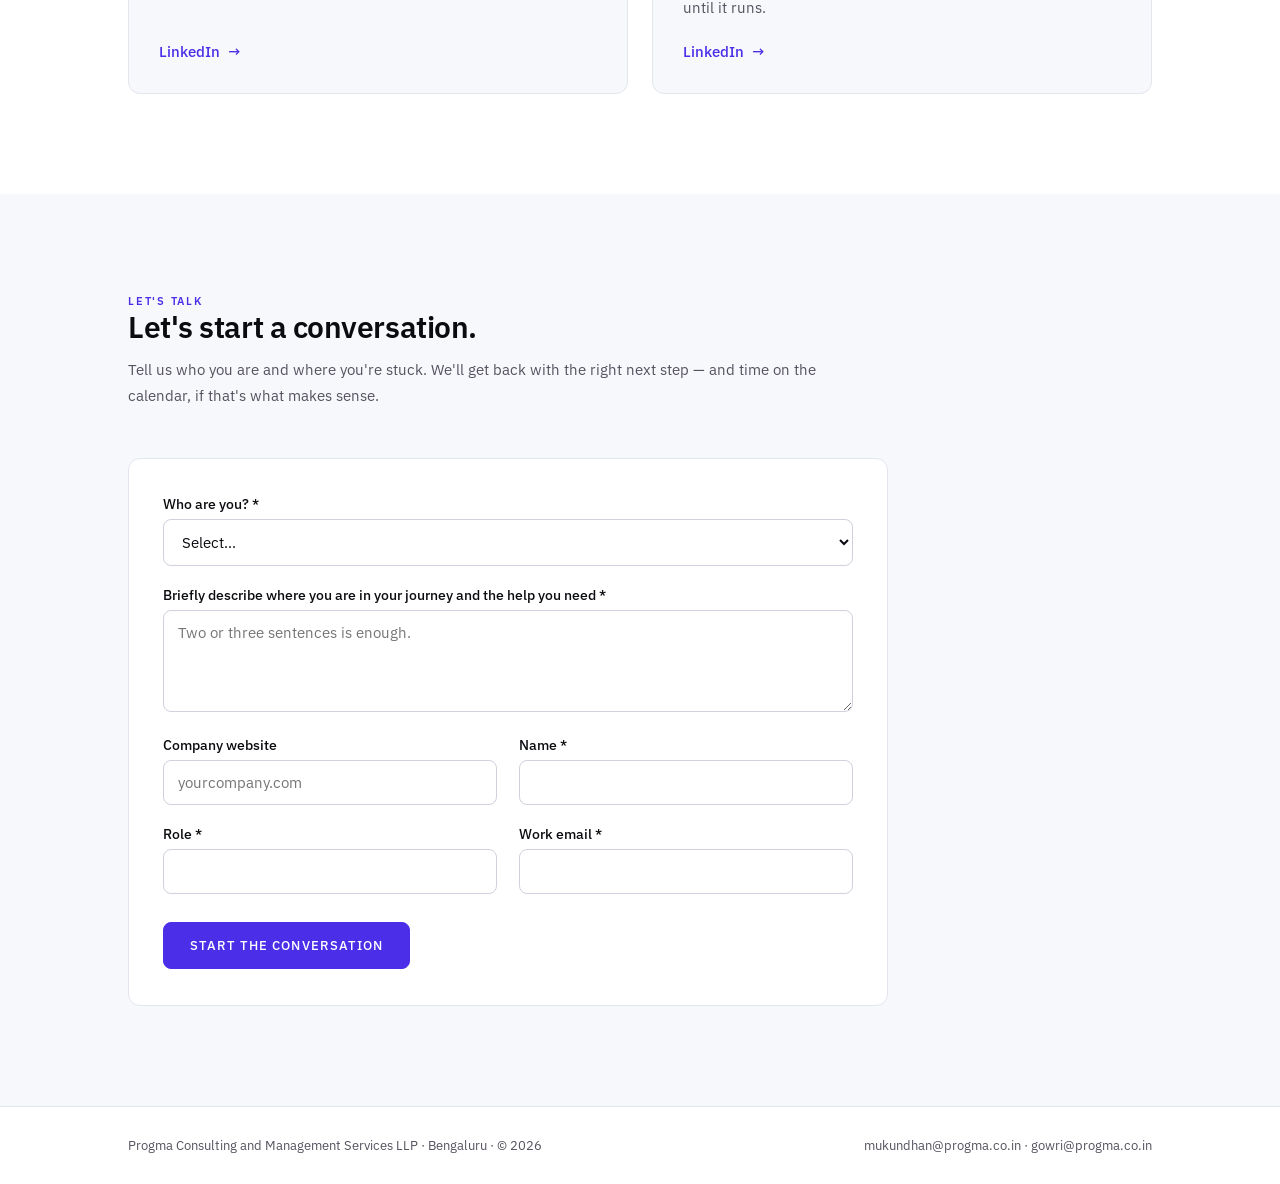
==== commit eec9bd7a: "Bring page title, description and share card metadata in line Title and meta description still carri" ====
--- a/index.html
+++ b/index.html
@@ -1,8 +1,10 @@
 <!DOCTYPE html><html lang="en"><head><meta charset="utf-8"><meta name="viewport" content="width=device-width,initial-scale=1">
-<title>Progma — growth, operating models and talent, built to run without us</title>
-<meta name="description" content="Progma works embedded with startups, SMBs, enterprises and people teams on GTM and growth, operating model transformation, and talent models — from first principles, iterated and executed hands-on. Bengaluru.">
-<meta property="og:title" content="Progma"><meta property="og:description" content="Progma — your growth and transformation partner.">
+<title>Progma — outcome ownership of growth and operating models</title>
+<meta name="description" content="Progma takes outcome ownership of growth and operating models — embedded with startups, SMBs, enterprises and people leaders, from first principles, iterated and executed hands-on. Bengaluru.">
+<meta property="og:title" content="Progma — outcome ownership of growth and operating models"><meta property="og:description" content="Embedded with you — from first principles, iterated and executed hands-on. GTM and growth, operating model transformation, and talent models.">
 <meta property="og:image" content="https://www.progma.co.in/assets/og.png"><meta property="og:type" content="website">
+<meta property="og:url" content="https://www.progma.co.in/"><link rel="canonical" href="https://www.progma.co.in/">
+<meta name="twitter:card" content="summary_large_image">
 <link rel="icon" href="/assets/favicon-48.png"><link rel="apple-touch-icon" href="/assets/favicon-192.png">
 <link rel="preconnect" href="https://fonts.googleapis.com"><link rel="preconnect" href="https://fonts.gstatic.com" crossorigin>
 <link href="https://fonts.googleapis.com/css2?family=IBM+Plex+Sans:wght@400;500;600&display=swap" rel="stylesheet">
--- a/assets/style.css
+++ b/assets/style.css
@@ -1,61 +1,226 @@
-@font-face{font-family:SG;src:url(/assets/sg-500.woff2) format('woff2');font-weight:500;font-display:swap}
-@font-face{font-family:SG;src:url(/assets/sg-700.woff2) format('woff2');font-weight:700;font-display:swap}
+/* ============================================================
+   PROGMA — ONE SYSTEM
+   Typeface : IBM Plex Sans everywhere (400 body / 500 labels / 600 headings)
+   Scale    : H1 clamp(30-44) · H2 clamp(24-30) · card title 21 · sub 17 · body 15 · label 11 · caption 13
+   Colour   : ink #0B0C10 · muted #55525F · line #E4E6EE · tint #F7F8FB
+   Accents  : 01 indigo #3B2BC4 · 02 blue #14538B · 03 teal #0F5566 (each with its own surface)
+   ============================================================ */
 @font-face{font-family:Plex;src:url(/assets/plex-400.woff2) format('woff2');font-weight:400;font-display:swap}
 @font-face{font-family:Plex;src:url(/assets/plex-500.woff2) format('woff2');font-weight:500;font-display:swap}
-@font-face{font-family:Mono;src:url(/assets/mono-500.woff2) format('woff2');font-weight:500;font-display:swap}
+
+:root{
+  --font:'IBM Plex Sans',Plex,system-ui,-apple-system,sans-serif;
+  --ink:#0B0C10;
+  --muted:#55525F;
+  --line:#E4E6EE;
+  --tint:#F7F8FB;
+  --violet:#4B2FE8;
+  --peri:#7B61FF;
+  --radius:12px;
+  --gap:24px;
+}
+/* per-card palettes — an area card and its offerings card share one */
+.t1{--accent:#3B2BC4;--surface:#F3F1FD;--edge:#DEDAF7}
+.t2{--accent:#14538B;--surface:#EEF4FA;--edge:#D5E3F1}
+.t3{--accent:#0F5566;--surface:#EDF4F6;--edge:#D2E4E9}
+
 *{margin:0;padding:0;box-sizing:border-box}
 html{scroll-behavior:smooth}
-body{background:#FFFFFF;color:#0B0C10;font-family:Plex,system-ui,sans-serif}
-a{color:#4B2FE8}
-.strip{height:8px;background:linear-gradient(90deg,#1A0B3E 0%,#2A1170 18%,#4B2FE8 40%,#12081F 62%,#7B61FF 82%,#1A0B3E 100%)}
-header{position:sticky;top:0;background:#FFFFFF;z-index:50;border-bottom:1px solid #E7E5F2}
-.hwrap{max-width:1080px;margin:0 auto;padding:16px clamp(22px,5vw,48px);display:flex;justify-content:space-between;align-items:center}
-.logo{height:30px;display:block}
-nav{font-family:Mono;font-size:10px;letter-spacing:1.5px}
-nav a{color:#0B0C10;text-decoration:none;margin-left:22px}
-nav a:hover{color:#4B2FE8}
-/* ONE GRID: every section uses .container; every text block hangs off the same left edge */
-.container{max-width:1080px;margin:0 auto;padding:0 clamp(22px,5vw,48px)}
-section{padding:104px 0}
-.sec-head{margin-bottom:44px}
-.mono-label{font-family:Mono;font-size:11px;letter-spacing:2.2px;color:#7B61FF}
-.sec-head h2{margin-top:12px}
-h1{font-family:SG;font-weight:700;font-size:clamp(32px,4.6vw,52px);line-height:1.1}
-h2{font-family:SG;font-weight:700;font-size:clamp(26px,3.2vw,34px);line-height:1.2}
-h3{font-family:SG;font-weight:700;font-size:20px;line-height:1.3}
-p{font-size:17px;line-height:1.7}
-.measure{max-width:70ch}
-.vio{color:#4B2FE8}
-.btn{display:inline-block;background:#4B2FE8;color:#fff;font-family:Mono;font-size:11.5px;letter-spacing:1.4px;padding:13px 22px;border-radius:6px;text-decoration:none;border:none;cursor:pointer}
-.btn2{display:inline-block;border:1.5px solid #0B0C10;color:#0B0C10;font-family:Mono;font-size:11.5px;letter-spacing:1.4px;padding:13px 22px;border-radius:6px;text-decoration:none}
-.dark{background:#0A0714;color:#fff}
-.dark p{color:#C9C4E4}
-.dark h2,.dark h3{color:#fff}
-.tint{background:#F6F5FB}
-/* editorial rows for What we do */
-.row{display:grid;grid-template-columns:minmax(200px,300px) 1fr;gap:28px;padding:34px 0;border-top:1px solid #E7E5F2}
-.row:last-of-type{border-bottom:1px solid #E7E5F2}
-.row .num{font-family:Mono;font-size:12px;letter-spacing:2px;color:#7B61FF}
-.row h3{margin-top:6px}
-.row p{font-size:16px}
-/* land blocks */
-.land{display:grid;grid-template-columns:1fr 1fr;gap:56px;margin-top:8px}
-.land .blk{border-left:3px solid #4B2FE8;padding-left:22px}
-.land p{font-size:15.5px}
-/* note cards */
-.grid2{display:grid;grid-template-columns:repeat(auto-fit,minmax(320px,1fr));gap:20px}
-.notecard{background:#FFFFFF;border:1px solid #E7E5F2;border-radius:12px;padding:26px;text-decoration:none;color:#0B0C10;display:block;transition:border-color .15s}
-.notecard:hover{border-color:#4B2FE8}
-/* founders */
-.founder{display:grid;grid-template-columns:120px 1fr;gap:28px;align-items:start;padding:34px 0;border-top:1px solid #E7E5F2}
-.founder:last-of-type{border-bottom:1px solid #E7E5F2}
-.founder img{width:110px;height:110px;border-radius:50%;object-fit:cover}
-.founder p{font-size:15.5px;margin-top:8px}
-/* form */
-input,textarea,select{width:100%;border:1px solid #C9C4E4;border-radius:6px;padding:12px 14px;font-family:Plex;font-size:15px;background:#fff;color:#0B0C10}
-label{font-family:SG;font-weight:500;font-size:14.5px;display:block;margin:18px 0 4px 0}
+body{background:#fff;color:var(--ink);font-family:var(--font);font-weight:400;-webkit-font-smoothing:antialiased}
+a{color:var(--violet)}
+img{display:block}
+
+/* ---------- chrome ---------- */
+.strip{height:6px;background:linear-gradient(90deg,#1A0B3E 0%,#2A1170 18%,#4B2FE8 40%,#12081F 62%,#7B61FF 82%,#1A0B3E 100%)}
+header{position:sticky;top:0;background:rgba(255,255,255,.92);backdrop-filter:blur(10px);z-index:50;border-bottom:1px solid var(--line)}
+.hwrap{max-width:1120px;margin:0 auto;padding:18px clamp(22px,5vw,48px);display:flex;justify-content:space-between;align-items:center;gap:24px}
+.logo{height:32px}
+nav{display:flex;align-items:center;gap:32px}
+nav a{color:var(--ink);text-decoration:none;font-size:13px;font-weight:500;letter-spacing:.09em;text-transform:uppercase;padding:6px 0;border-bottom:2px solid transparent;transition:color .2s,border-color .2s}
+nav a:hover{color:var(--violet);border-bottom-color:var(--violet)}
+
+/* ---------- layout ---------- */
+.container{max-width:1120px;margin:0 auto;padding:0 clamp(22px,5vw,48px)}
+section{padding:100px 0;scroll-margin-top:84px}
+.tint{background:var(--tint)}
+.sec-head{margin-bottom:48px;max-width:70ch}
+
+/* ---------- type ---------- */
+h1{font-size:clamp(30px,3.6vw,44px);font-weight:600;line-height:1.18;letter-spacing:-.02em}
+h2{font-size:clamp(24px,2.6vw,30px);font-weight:600;line-height:1.25;letter-spacing:-.015em}
+h3{font-size:19px;font-weight:600;line-height:1.35;letter-spacing:-.01em}
+h4{font-size:16px;font-weight:600;line-height:1.4}
+p{font-size:15px;line-height:1.75;color:var(--muted)}
+.lead{font-size:17px;line-height:1.7;color:var(--muted)}
+.measure{max-width:68ch}
+.label{font-size:11px;font-weight:600;letter-spacing:.16em;text-transform:uppercase;color:var(--violet)}
+.cap{font-size:13px;line-height:1.6;color:var(--muted)}
+.ink{color:var(--ink)}
+.vim{background:linear-gradient(90deg,#4B2FE8,#7B61FF);-webkit-background-clip:text;background-clip:text;color:transparent;font-weight:600}
+
+/* ---------- buttons ---------- */
+.btn,.btn2{display:inline-flex;align-items:center;justify-content:center;font-family:var(--font);font-size:13px;font-weight:500;letter-spacing:.08em;text-transform:uppercase;padding:14px 26px;border-radius:8px;text-decoration:none;cursor:pointer;transition:background .2s,border-color .2s,color .2s,transform .2s}
+.btn{background:var(--violet);color:#fff;border:1.5px solid var(--violet)}
+.btn:hover{background:#3A22C9;border-color:#3A22C9;transform:translateY(-1px)}
+.btn2{background:transparent;color:var(--ink);border:1.5px solid #CFD2DE}
+.btn2:hover{border-color:var(--ink);transform:translateY(-1px)}
+
+/* ---------- hero ---------- */
+.hero{padding-top:88px;padding-bottom:92px;background:radial-gradient(ellipse 900px 460px at 88% -20%,rgba(75,47,232,.06),transparent 62%)}
+.hero h1{margin-top:18px;max-width:20ch;
+  background:linear-gradient(90deg,#0B0C10 0%,#14538B 22%,#4B2FE8 42%,#7B61FF 58%,#2A1170 78%,#0B0C10 100%);
+  background-size:280% 100%;background-position:0% 50%;
+  -webkit-background-clip:text;background-clip:text;-webkit-text-fill-color:transparent;color:transparent;
+  animation:titleShift 14s ease-in-out infinite}
+@keyframes titleShift{0%{background-position:0% 50%}50%{background-position:100% 50%}100%{background-position:0% 50%}}
+@media(prefers-reduced-motion:reduce){.hero h1{animation:none}}
+.hero .lead{margin-top:22px}
+.hero .lead + .lead{margin-top:14px}
+.hero-ctas{margin-top:34px;display:flex;gap:14px;flex-wrap:wrap}
+
+/* ---------- three areas + three offerings: one card system ---------- */
+.grid3{display:grid;grid-template-columns:repeat(3,1fr);gap:var(--gap);align-items:stretch}
+.card{display:flex;flex-direction:column;height:100%;background:var(--surface);border:1px solid var(--edge);border-radius:var(--radius);padding:30px 28px 28px;text-decoration:none;color:var(--ink);scroll-margin-top:96px;transition:transform .28s cubic-bezier(.2,.7,.3,1),box-shadow .28s,border-color .28s}
+a.card:hover{transform:translateY(-4px);box-shadow:0 14px 34px rgba(11,12,16,.09);border-color:var(--accent)}
+.card .label{color:var(--accent)}
+.card-title{margin-top:12px;font-size:21px;font-weight:600;line-height:1.3;letter-spacing:-.015em;color:var(--accent);min-height:2.6em}
+.card p{margin-top:14px}
+.card-link{margin-top:auto;padding-top:22px;display:inline-flex;align-items:center;gap:8px;color:var(--accent);font-size:15px;font-weight:500}
+.card-link .arrow{transition:transform .25s}
+a.card:hover .card-link .arrow{transform:translateX(5px)}
+
+/* offerings — full-width horizontal bands, one per area */
+.bands{display:flex;flex-direction:column;gap:24px}
+.band{display:grid;grid-template-columns:minmax(260px,330px) 1fr;gap:44px;
+  background:var(--surface);border:1px solid var(--edge);border-radius:var(--radius);
+  padding:34px 36px;scroll-margin-top:96px}
+.band-title{margin-top:12px;font-size:21px;font-weight:600;line-height:1.3;letter-spacing:-.015em;color:var(--accent)}
+.outcome{margin-top:14px}
+.outcome b{color:var(--accent);font-weight:600}
+.band-items{display:grid;grid-template-columns:repeat(2,1fr);gap:26px 34px;align-content:start}
+.offer-item{border-left:2px solid var(--edge);padding-left:16px}
+.offer-num{font-size:11px;font-weight:600;letter-spacing:.16em;color:var(--accent)}
+.offer-item h4{margin-top:5px;color:var(--ink)}
+.offer-item p{margin-top:6px;font-size:14.5px;line-height:1.65}
+
+/* ---------- field notes ---------- */
+.notes-grid{display:grid;grid-template-columns:repeat(auto-fit,minmax(300px,1fr));gap:var(--gap)}
+.notecard{position:relative;display:flex;flex-direction:column;height:100%;background:#fff;border:1px solid var(--line);border-radius:var(--radius);padding:26px 24px 24px;text-decoration:none;color:var(--ink);overflow:hidden;transition:transform .3s cubic-bezier(.2,.7,.3,1),box-shadow .3s,border-color .3s}
+.notecard::before{content:"";position:absolute;top:0;left:0;right:0;height:3px;background:linear-gradient(90deg,#4B2FE8,#7B61FF);transform:scaleX(0);transform-origin:left;transition:transform .35s cubic-bezier(.2,.7,.3,1)}
+.notecard:hover{transform:translateY(-5px);box-shadow:0 16px 36px rgba(11,12,16,.10);border-color:#CFC7F5}
+.notecard:hover::before{transform:scaleX(1)}
+.notecard h3{margin-top:10px}
+.notecard p{margin-top:8px;font-size:14.5px}
+.note-read{margin-top:auto;padding-top:18px;display:inline-flex;align-items:center;gap:7px;font-size:13px;font-weight:500;letter-spacing:.04em;color:var(--violet);opacity:0;transform:translateY(6px);transition:opacity .3s,transform .3s}
+.notecard:hover .note-read{opacity:1;transform:translateY(0)}
+.note-read .arrow{transition:transform .25s}
+.notecard:hover .note-read .arrow{transform:translateX(4px)}
+.subband{margin-top:32px;background:#fff;border:1px solid var(--line);border-radius:var(--radius);padding:24px 26px;display:flex;justify-content:space-between;align-items:center;flex-wrap:wrap;gap:16px}
+.subband h4{font-size:16px}
+
+/* ---------- founders ---------- */
+.grid2{display:grid;grid-template-columns:1fr 1fr;gap:var(--gap);align-items:stretch}
+.founder{display:flex;flex-direction:column;height:100%;background:var(--tint);border:1px solid var(--line);border-radius:var(--radius);padding:32px 30px}
+.founder img{width:68px;height:68px;border-radius:50%;object-fit:cover}
+.founder h3{margin-top:16px}
+.founder .role{margin-top:3px;font-size:13px;font-weight:500;letter-spacing:.08em;text-transform:uppercase;color:var(--violet)}
+.founder p{margin-top:14px}
+.founder-link{margin-top:auto;padding-top:20px;display:inline-flex;align-items:center;gap:8px;color:var(--violet);font-size:15px;font-weight:500;text-decoration:none}
+.founder-link .arrow{transition:transform .25s}
+.founder-link:hover .arrow{transform:translateX(4px)}
+
+/* ---------- form ---------- */
+.formcard{background:#fff;border:1px solid var(--line);border-radius:var(--radius);padding:36px 34px;max-width:760px}
+label{display:block;font-size:13.5px;font-weight:500;color:var(--ink);margin:20px 0 6px}
+.formcard > label:first-of-type{margin-top:0}
+input,textarea,select{width:100%;font-family:var(--font);font-size:15px;color:var(--ink);background:#fff;border:1px solid #CFD2DE;border-radius:8px;padding:12px 14px;transition:border-color .2s,box-shadow .2s}
+input:focus,textarea:focus,select:focus{outline:none;border-color:var(--violet);box-shadow:0 0 0 3px rgba(75,47,232,.12)}
 .fgrid{display:grid;grid-template-columns:1fr 1fr;gap:0 22px}
-.subband{background:#FFFFFF;border:1px solid #E7E5F2;border-radius:10px;padding:22px;display:flex;justify-content:space-between;align-items:center;flex-wrap:wrap;gap:12px;margin-top:40px}
-footer{border-top:1px solid #E7E5F2;padding:28px 0;font-size:13px;color:#777}
-.fwrap{max-width:1080px;margin:0 auto;padding:0 clamp(22px,5vw,48px);display:flex;justify-content:space-between;flex-wrap:wrap;gap:10px}
-@media(max-width:760px){nav{display:none}section{padding:64px 0}.row{grid-template-columns:1fr;gap:8px}.land{grid-template-columns:1fr;gap:28px}.founder{grid-template-columns:1fr}.fgrid{grid-template-columns:1fr}}
+.inline-form{display:flex;gap:10px;flex-wrap:wrap}
+.inline-form input{min-width:230px;width:auto}
+
+/* ---------- footer ---------- */
+footer{border-top:1px solid var(--line);padding:30px 0;background:#fff}
+.fwrap{max-width:1120px;margin:0 auto;padding:0 clamp(22px,5vw,48px);display:flex;justify-content:space-between;flex-wrap:wrap;gap:12px;font-size:13px;color:var(--muted)}
+.fwrap a{color:var(--muted);text-decoration:none}
+.fwrap a:hover{color:var(--violet)}
+
+/* ---------- responsive ---------- */
+@media(max-width:980px){
+  .grid3{grid-template-columns:1fr;gap:20px}
+  .card-title{min-height:0}
+  .grid2{grid-template-columns:1fr}
+  .band{grid-template-columns:1fr;gap:26px;padding:28px 26px}
+}
+@media(max-width:620px){
+  .band-items{grid-template-columns:1fr;gap:20px}
+}
+@media(max-width:760px){
+  .hwrap{flex-wrap:wrap;gap:12px;padding:14px clamp(18px,5vw,48px)}
+  nav{gap:18px;flex-wrap:wrap}
+  nav a{font-size:12px}
+  section{padding:64px 0}
+  .hero{padding-top:56px;padding-bottom:60px}
+  .fgrid{grid-template-columns:1fr}
+  .formcard{padding:26px 22px}
+  .card{padding:26px 22px 24px}
+  .founder{padding:26px 22px}
+}
+
+/* ---------- contact form: confirmation + error states (additive; existing rules untouched) ---------- */
+.confirm{display:none}
+.confirm[data-show="1"]{display:block}
+.confirm-mark{width:44px;height:44px;border-radius:50%;background:var(--violet);color:#fff;display:flex;align-items:center;justify-content:center}
+.confirm[data-booked="1"] .confirm-mark{background:#0F5566}
+.confirm h3{margin-top:18px}
+.confirm p{margin-top:10px}
+.confirm-meta{margin-top:24px;padding-top:20px;border-top:1px solid var(--line);display:grid;grid-template-columns:auto 1fr;gap:10px 24px;font-size:14.5px}
+.confirm-meta dt{color:var(--muted)}
+.confirm-meta dd{color:var(--ink);font-weight:500}
+.confirm .btn{margin-top:26px}
+.form-error{margin-top:16px;font-size:14.5px;line-height:1.6;color:#B3261E}
+.form-error a{color:#B3261E}
+@media(max-width:620px){.confirm-meta{grid-template-columns:1fr;gap:4px 0}.confirm-meta dd{margin-bottom:10px}}
+
+/* ---------- field note article pages ---------- */
+.wrap{max-width:740px;margin:0 auto;padding:72px clamp(22px,5vw,48px) 96px}
+.wrap .meta{font-size:11px;font-weight:600;letter-spacing:.16em;text-transform:uppercase;color:var(--violet);margin-bottom:18px}
+.wrap h1{letter-spacing:-.02em}
+.wrap h2{font-size:23px;margin-top:6px}
+.wrap p{margin:18px 0;font-size:16.5px;line-height:1.8}
+.wrap p a{color:var(--violet)}
+.wrap b,.wrap strong{color:var(--ink);font-weight:600}
+.wrap em{font-style:normal;background:linear-gradient(transparent 62%,#E4DEFF 62%)}
+
+/* the question the note opens with */
+.q{margin-top:28px;padding:22px 26px;background:var(--tint);border-left:3px solid var(--violet);border-radius:0 10px 10px 0}
+.qlabel{font-size:11px;font-weight:600;letter-spacing:.16em;text-transform:uppercase;color:var(--violet)}
+.qtext{margin-top:10px;font-size:18px;line-height:1.6;color:var(--ink)}
+
+/* section label */
+.layer{font-size:11px;font-weight:600;letter-spacing:.16em;text-transform:uppercase;color:var(--violet);margin:52px 0 6px}
+
+/* pull quote */
+.pull{margin:36px 0;padding:24px 0;border-top:1px solid var(--line);border-bottom:1px solid var(--line)}
+.pull div{font-size:20px;line-height:1.5;font-weight:500;letter-spacing:-.01em;color:var(--ink)}
+
+/* the numbered test block */
+.test{margin-top:44px;padding:28px 30px;background:var(--tint);border:1px solid var(--line);border-radius:var(--radius)}
+.test .tl{font-size:11px;font-weight:600;letter-spacing:.16em;text-transform:uppercase;color:var(--violet)}
+.test p{margin:12px 0 0;font-size:15px;line-height:1.7}
+.test .item{display:flex;gap:14px;margin-top:18px}
+.test .n{flex:none;width:26px;height:26px;border-radius:50%;background:var(--violet);color:#fff;font-size:13px;font-weight:600;display:flex;align-items:center;justify-content:center}
+.test .t{font-size:15px;line-height:1.7;color:var(--muted)}
+
+/* closing call to action */
+.cta{margin-top:44px;padding:30px 28px;border:1px solid var(--line);border-radius:var(--radius);text-align:center}
+.cta .l{font-size:19px;font-weight:600;color:var(--ink)}
+.cta .s{margin-top:8px;font-size:15px;color:var(--muted)}
+.cta .btn{margin-top:20px}
+
+/* share row under a note */
+.note-foot{display:flex;justify-content:space-between;align-items:center;flex-wrap:wrap;gap:14px;margin-top:44px;padding-top:22px;border-top:1px solid var(--line);font-size:14px;color:var(--muted)}
+.note-foot a{color:var(--violet);text-decoration:none}
+.note-foot a:hover{text-decoration:underline}
+.note-share{display:flex;align-items:center;gap:14px;font-size:11px;font-weight:600;letter-spacing:.16em;text-transform:uppercase;color:var(--ink)}
+@media(max-width:760px){.wrap{padding-top:48px;padding-bottom:64px}.test,.cta{padding:24px 22px}}
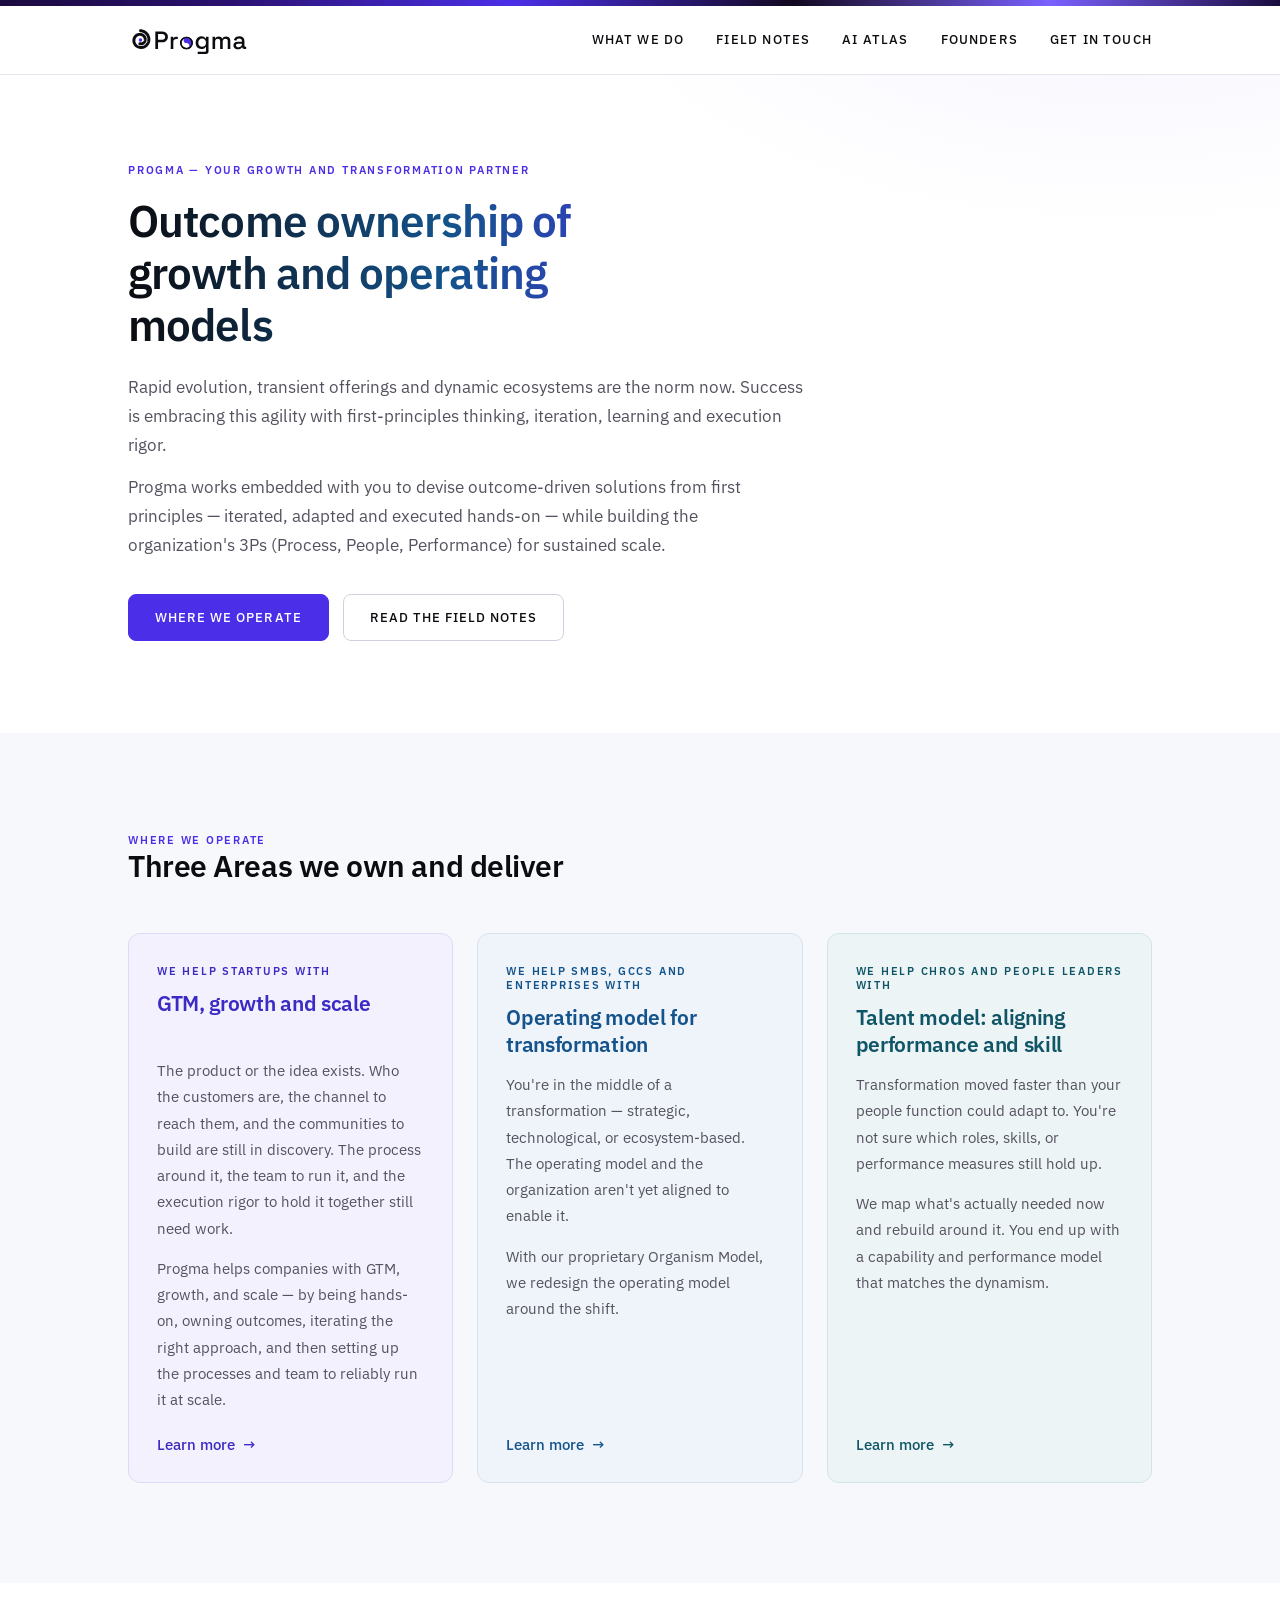
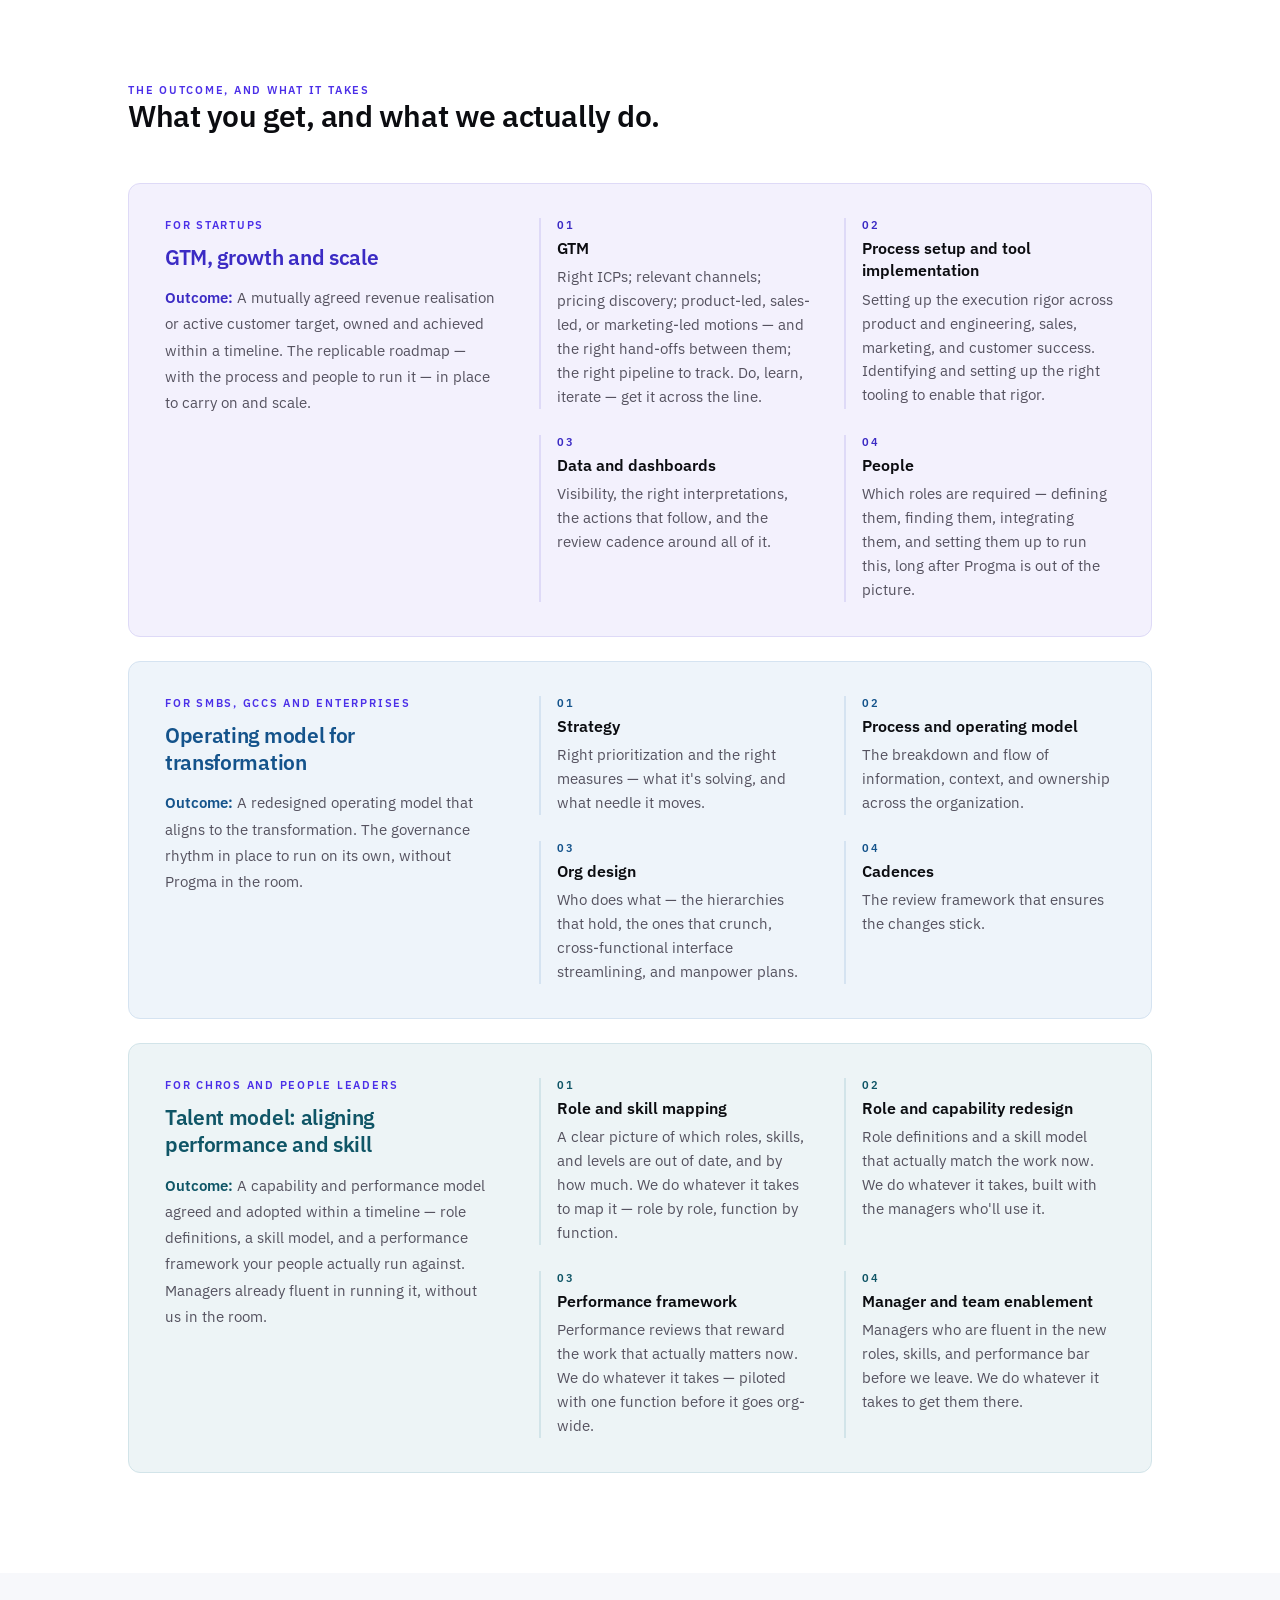
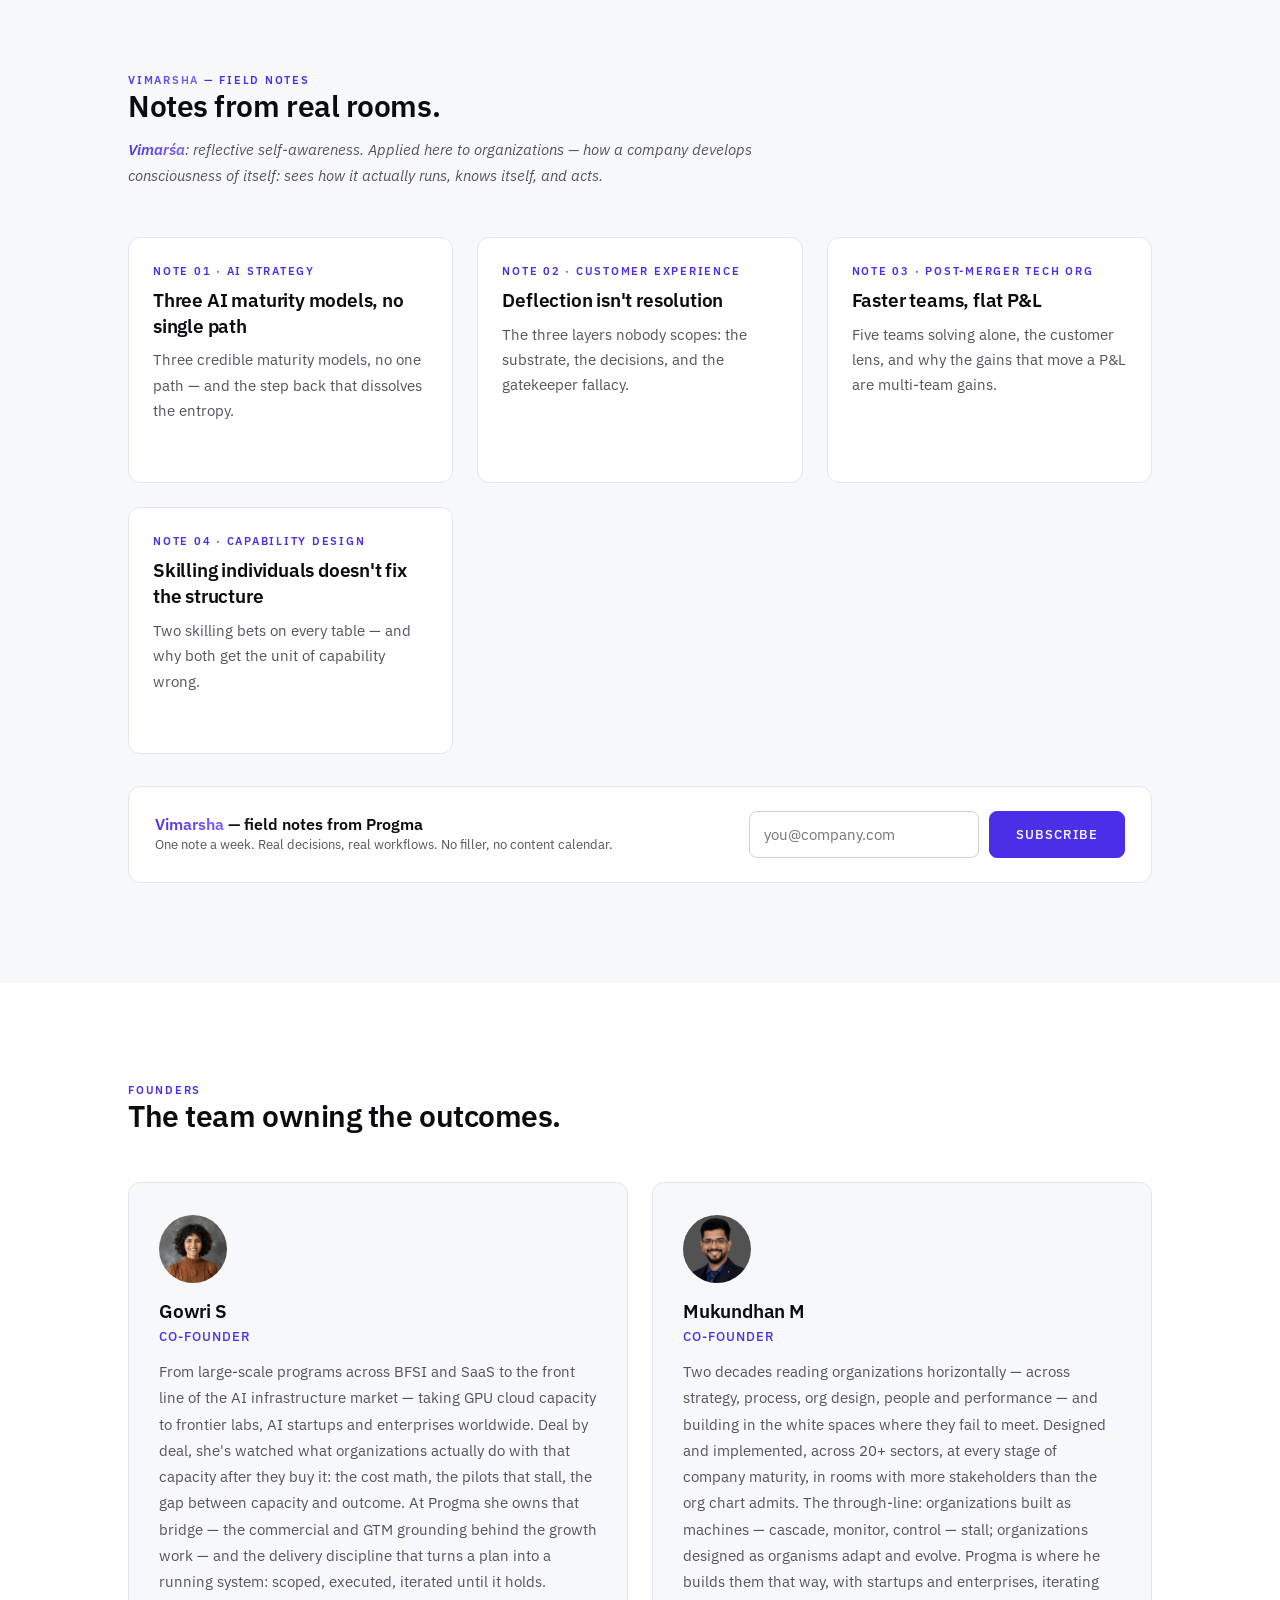
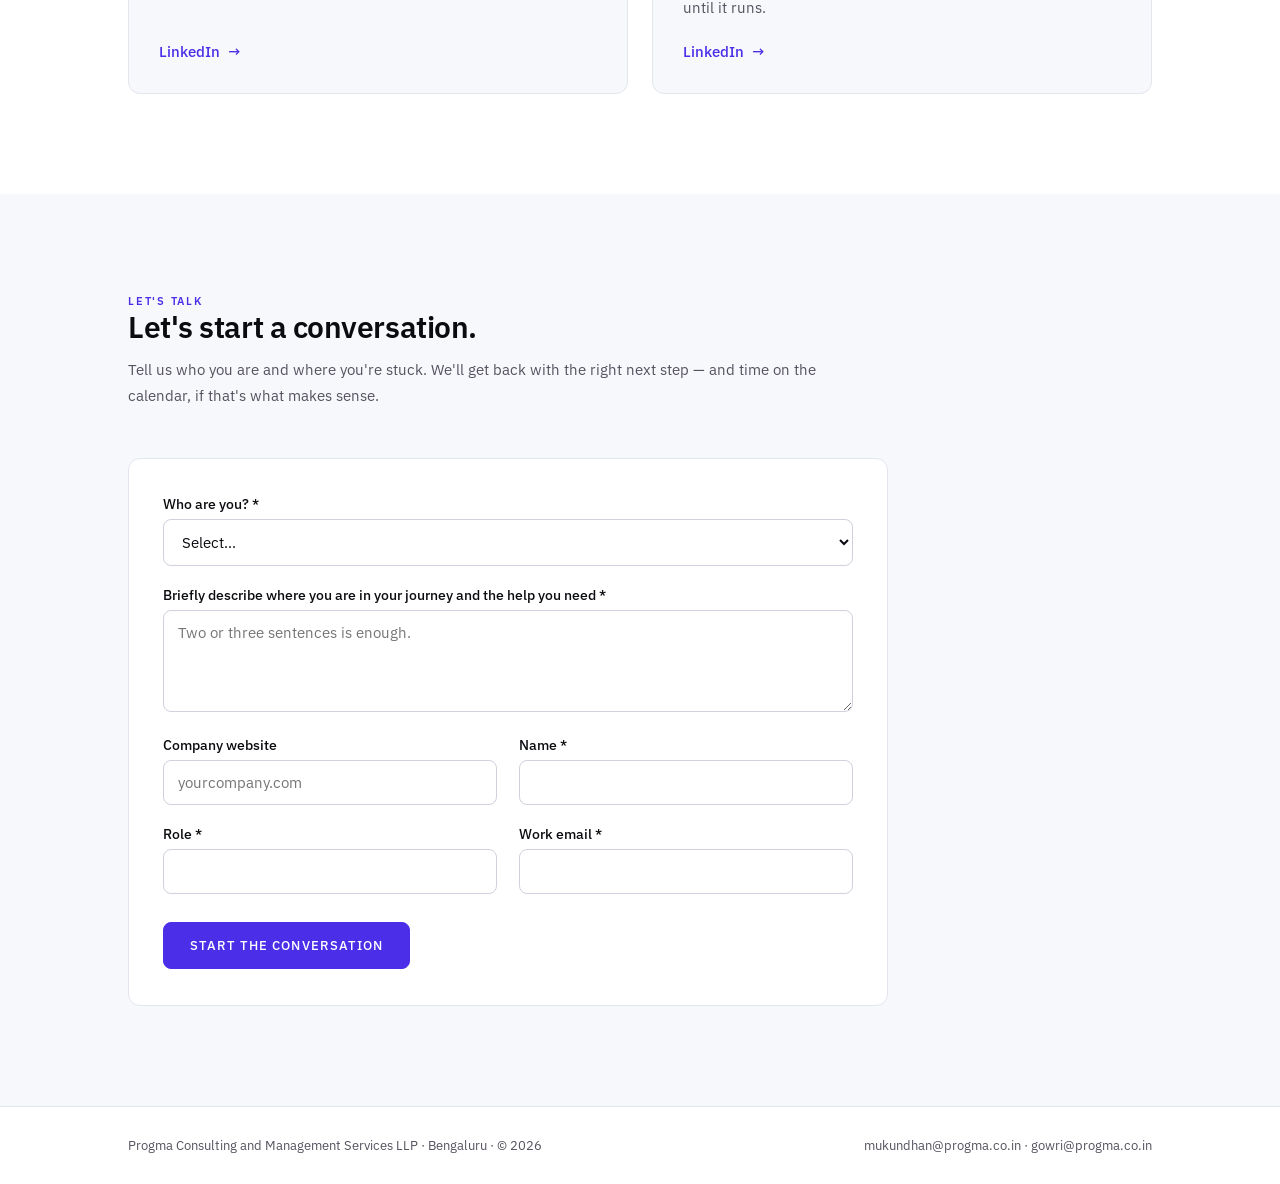
==== commit 521b5641: "Add the AI Value Chain Atlas at /atlas Interactive map of the AI value chain: 12 nodes, 151 sub-segm" ====
--- a/index.html
+++ b/index.html
@@ -13,7 +13,7 @@
 <div class="strip"></div>
 <header><div class="hwrap">
 <a href="/"><img class="logo" src="/assets/lockup-light.svg" alt="Progma"></a>
-<nav><a href="#areas">What we do</a><a href="#notes">Field notes</a><a href="#founders">Founders</a><a href="#read">Get in touch</a></nav>
+<nav><a href="#areas">What we do</a><a href="#notes">Field notes</a><a href="/atlas/">AI atlas</a><a href="#founders">Founders</a><a href="#read">Get in touch</a></nav>
 </div></header>
 
 <section class="hero"><div class="container">
